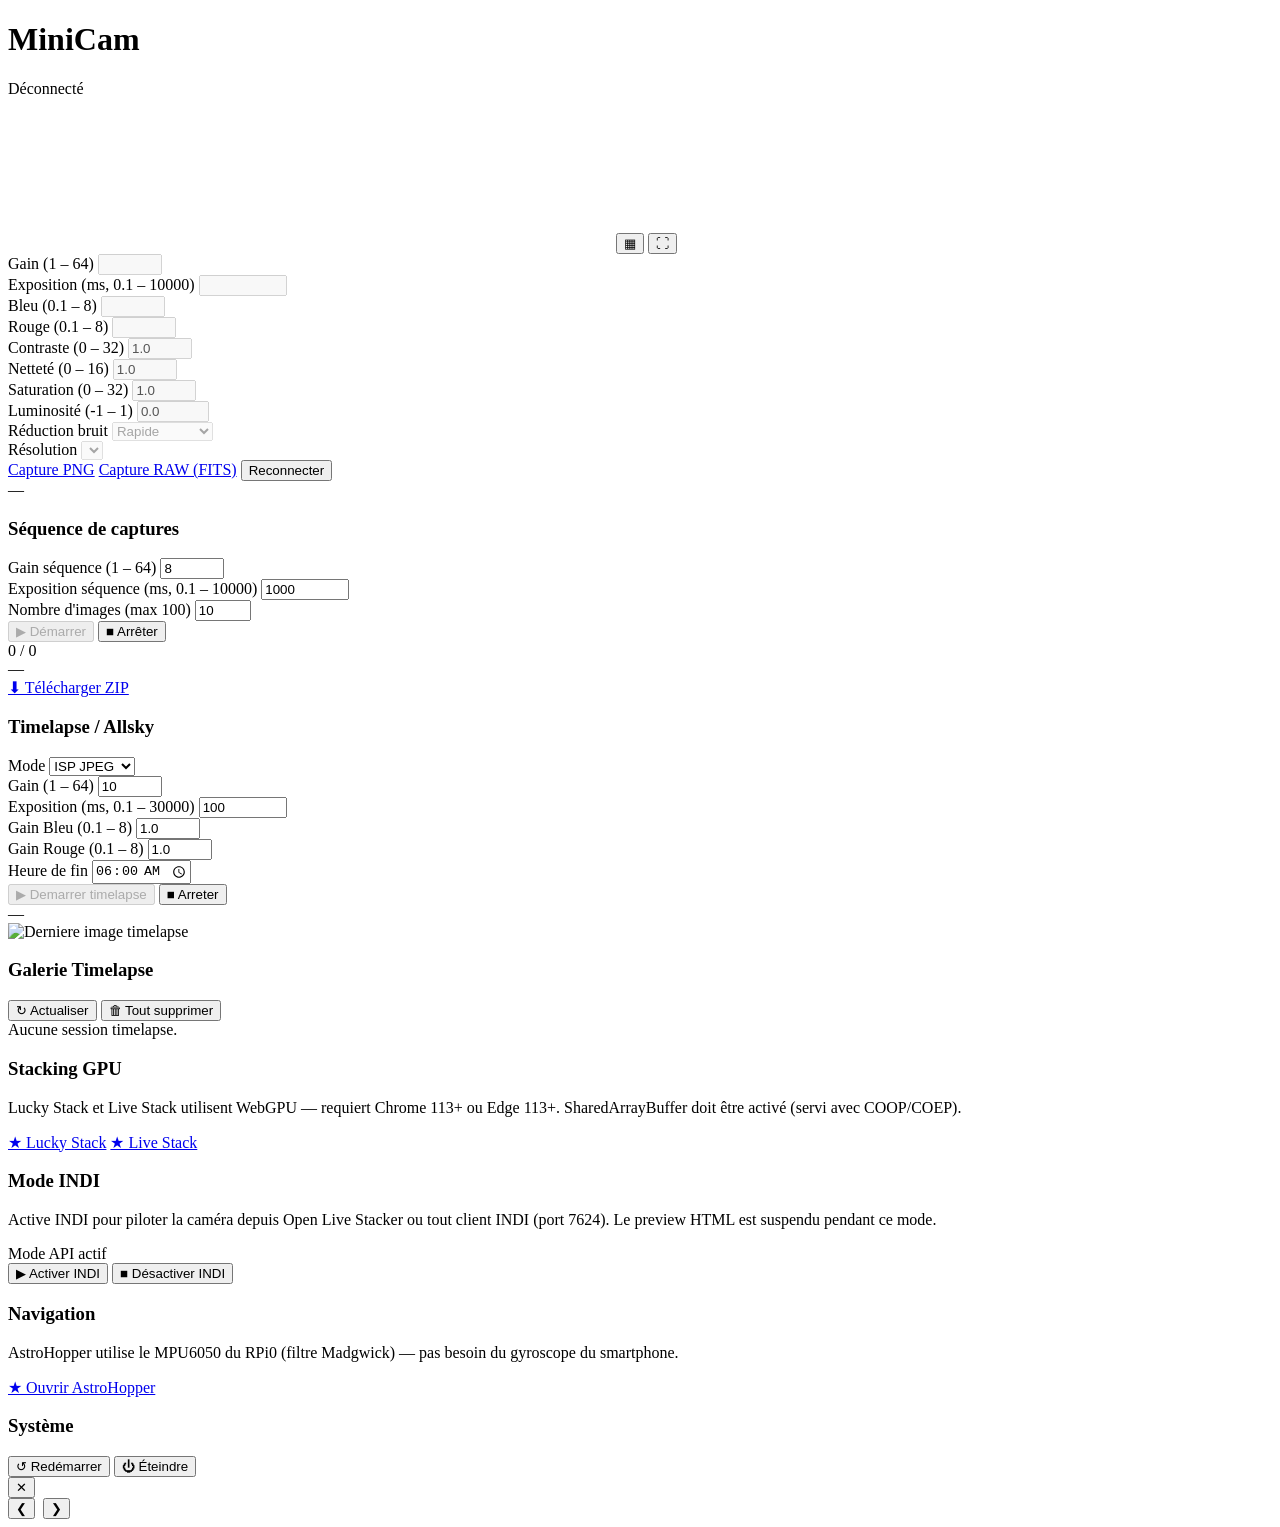
==== opt/minicam/web/index.html @ e1c20608 "Unify ISP controls: shared between preview and timelapse Contrast, sharpness, saturation, brightness" ====
<!DOCTYPE html>
<html lang="fr">
<head>
<meta charset="UTF-8">
<meta name="viewport" content="width=device-width, initial-scale=1.0">
<title>MiniCam</title>
<link rel="stylesheet" href="/static/style.css">
</head>
<body>
<header>
  <h1>MiniCam</h1>
  <span id="ws-status" class="badge disconnected">Déconnecté</span>
</header>

<main>
  <section class="preview-box" id="preview-box">
    <canvas id="preview-canvas"></canvas>
    <canvas id="hist-canvas" class="hist-overlay hidden"></canvas>
    <button id="btn-histogram" class="overlay-btn" title="Histogramme">▦</button>
    <button id="btn-fullscreen" class="overlay-btn fullscreen-btn" title="Plein écran">⛶</button>
  </section>

  <section class="controls">
    <div class="control-row control-row--inline">
      <label for="gain-input">Gain <span class="input-hint">(1 – 64)</span></label>
      <input type="number" id="gain-input" class="value-input" min="1" max="64" step="0.5" disabled>
    </div>

    <div class="control-row control-row--inline">
      <label for="expo-input">Exposition <span class="input-hint">(ms, 0.1 – 10000)</span></label>
      <input type="number" id="expo-input" class="value-input" min="0.1" max="10000" step="0.1" disabled>
    </div>

    <div class="control-row control-row--inline">
      <label for="wb-red-input">Bleu <span class="input-hint">(0.1 – 8)</span></label>
      <input type="number" id="wb-red-input" class="value-input" min="0.1" max="8" step="0.05" disabled>
    </div>

    <div class="control-row control-row--inline">
      <label for="wb-blue-input">Rouge <span class="input-hint">(0.1 – 8)</span></label>
      <input type="number" id="wb-blue-input" class="value-input" min="0.1" max="8" step="0.05" disabled>
    </div>

    <div class="control-row control-row--inline">
      <label for="contrast-input">Contraste <span class="input-hint">(0 – 32)</span></label>
      <input type="number" id="contrast-input" class="value-input" min="0" max="32" step="0.1" value="1.0" disabled>
    </div>

    <div class="control-row control-row--inline">
      <label for="sharpness-input">Netteté <span class="input-hint">(0 – 16)</span></label>
      <input type="number" id="sharpness-input" class="value-input" min="0" max="16" step="0.1" value="1.0" disabled>
    </div>

    <div class="control-row control-row--inline">
      <label for="saturation-input">Saturation <span class="input-hint">(0 – 32)</span></label>
      <input type="number" id="saturation-input" class="value-input" min="0" max="32" step="0.1" value="1.0" disabled>
    </div>

    <div class="control-row control-row--inline">
      <label for="brightness-input">Luminosité <span class="input-hint">(-1 – 1)</span></label>
      <input type="number" id="brightness-input" class="value-input" min="-1" max="1" step="0.05" value="0.0" disabled>
    </div>

    <div class="control-row control-row--inline">
      <label for="nr-input">Réduction bruit</label>
      <select id="nr-input" disabled>
        <option value="0">Désactivé</option>
        <option value="1" selected>Rapide</option>
        <option value="2">Haute qualité</option>
        <option value="3">Minimal</option>
      </select>
    </div>

    <div class="control-row control-row--inline">
      <label for="res-select">Résolution</label>
      <select id="res-select" disabled></select>
    </div>

    <div class="button-row">
      <a class="btn" href="/capture.png" download>Capture PNG</a>
      <a class="btn btn-raw" href="/capture.fits" download>Capture RAW (FITS)</a>
      <button id="btn-reconnect">Reconnecter</button>
    </div>

    <div id="status-bar">—</div>
  </section>

  <section class="scheduler">
    <h3 class="section-title">Séquence de captures</h3>

    <div class="control-row control-row--inline">
      <label for="seq-gain">Gain séquence <span class="input-hint">(1 – 64)</span></label>
      <input type="number" id="seq-gain" class="value-input" min="1" max="64" step="0.5" value="8">
    </div>

    <div class="control-row control-row--inline">
      <label for="seq-expo">Exposition séquence <span class="input-hint">(ms, 0.1 – 10000)</span></label>
      <input type="number" id="seq-expo" class="value-input" min="0.1" max="10000" step="0.1" value="1000">
    </div>

    <div class="control-row control-row--inline">
      <label for="seq-count">Nombre d'images (max 100)</label>
      <input type="number" id="seq-count" min="1" max="100" value="10" class="number-input">
    </div>

    <div class="button-row">
      <button id="btn-seq-start" disabled>▶ Démarrer</button>
      <button id="btn-seq-stop" class="hidden">■ Arrêter</button>
    </div>

    <div class="progress-bar hidden" id="seq-progress-bar">
      <div class="progress-fill" id="seq-progress-fill"></div>
      <span class="progress-label" id="seq-progress-label">0 / 0</span>
    </div>

    <div id="seq-status" class="seq-status">—</div>

    <a id="seq-zip-link" class="btn btn-zip hidden" href="#" download>⬇ Télécharger ZIP</a>
  </section>

  <section class="timelapse-section">
    <h3 class="section-title">Timelapse / Allsky</h3>

    <div class="control-row control-row--inline">
      <label for="tl-mode">Mode</label>
      <select id="tl-mode">
        <option value="isp_jpeg">ISP JPEG</option>
        <option value="isp_png">ISP PNG</option>
        <option value="raw_fits">RAW FITS</option>
      </select>
    </div>

    <div class="control-row control-row--inline">
      <label for="tl-gain">Gain <span class="input-hint">(1 – 64)</span></label>
      <input type="number" id="tl-gain" class="value-input" min="1" max="64" step="0.5" value="10">
    </div>

    <div class="control-row control-row--inline">
      <label for="tl-expo">Exposition <span class="input-hint">(ms, 0.1 – 30000)</span></label>
      <input type="number" id="tl-expo" class="value-input" min="0.1" max="30000" step="0.1" value="100">
    </div>

    <div class="control-row control-row--inline">
      <label for="tl-wb-red">Gain Bleu <span class="input-hint">(0.1 – 8)</span></label>
      <input type="number" id="tl-wb-red" class="value-input" min="0.1" max="8" step="0.05" value="1.0">
    </div>
    <div class="control-row control-row--inline">
      <label for="tl-wb-blue">Gain Rouge <span class="input-hint">(0.1 – 8)</span></label>
      <input type="number" id="tl-wb-blue" class="value-input" min="0.1" max="8" step="0.05" value="1.0">
    </div>

    <div class="control-row control-row--inline">
      <label for="tl-end-time">Heure de fin</label>
      <input type="time" id="tl-end-time" class="value-input" value="06:00">
    </div>

    <div class="button-row">
      <button id="btn-tl-start" disabled>&#9654; Demarrer timelapse</button>
      <button id="btn-tl-stop" class="hidden btn-tl-stop">&#9632; Arreter</button>
    </div>

    <div id="tl-status" class="tl-status">—</div>

    <div id="tl-preview-box" class="tl-preview-box hidden">
      <img id="tl-preview-img" class="tl-preview-img" src="" alt="Derniere image timelapse">
    </div>
  </section>

  <section class="gallery-section">
    <div class="gallery-header">
      <h3 class="section-title">Galerie Timelapse</h3>
      <div class="gallery-actions">
        <button id="btn-gallery-refresh" class="btn-small">&#8635; Actualiser</button>
        <button id="btn-gallery-purge" class="btn-small btn-danger-sm">&#128465; Tout supprimer</button>
      </div>
    </div>
    <div id="gallery-disk" class="gallery-disk"></div>
    <div id="gallery-empty" class="gallery-empty hidden">Aucune session timelapse.</div>
    <div id="gallery-list" class="gallery-list"></div>
  </section>

  <section class="astrohopper-section">
    <h3 class="section-title">Stacking GPU</h3>
    <p class="indi-info">Lucky Stack et Live Stack utilisent WebGPU — requiert Chrome 113+ ou Edge 113+. SharedArrayBuffer doit être activé (servi avec COOP/COEP).</p>
    <div class="button-row">
      <a class="btn btn-astro" href="/static/lucky_stack.html">&#9733; Lucky Stack</a>
      <a class="btn btn-astro" href="/static/live_stack.html">&#9733; Live Stack</a>
    </div>
  </section>

  <section class="indi-section">
    <h3 class="section-title">Mode INDI</h3>
    <p class="indi-info">Active INDI pour piloter la caméra depuis Open Live Stacker ou tout client INDI (port 7624). Le preview HTML est suspendu pendant ce mode.</p>
    <div id="indi-status" class="indi-status">Mode API actif</div>
    <div class="button-row">
      <button id="btn-indi-start">▶ Activer INDI</button>
      <button id="btn-indi-stop" class="hidden">■ Désactiver INDI</button>
    </div>
  </section>

  <section class="astrohopper-section">
    <h3 class="section-title">Navigation</h3>
    <p class="indi-info">AstroHopper utilise le MPU6050 du RPi0 (filtre Madgwick) — pas besoin du gyroscope du smartphone.</p>
    <div class="button-row">
      <a class="btn btn-astro" href="/astrohopper/astrohopper.html" target="_blank">&#9733; Ouvrir AstroHopper</a>
    </div>
  </section>

  <section class="sys-section">
    <h3 class="section-title">Système</h3>
    <div class="button-row">
      <button id="btn-reboot" class="btn-warning">↺ Redémarrer</button>
      <button id="btn-shutdown" class="btn-danger">⏻ Éteindre</button>
    </div>
    <div id="sys-status" class="sys-status"></div>
  </section>
</main>

<div id="viewer-overlay" class="viewer-overlay hidden">
  <div class="viewer-topbar">
    <span id="viewer-title" class="viewer-title"></span>
    <span id="viewer-counter" class="viewer-counter"></span>
    <button id="btn-viewer-close" class="viewer-close-btn">&#10005;</button>
  </div>
  <div class="viewer-imgwrap">
    <button id="btn-viewer-prev" class="viewer-nav viewer-nav-prev">&#10094;</button>
    <img id="viewer-img" class="viewer-img" src="" alt="">
    <button id="btn-viewer-next" class="viewer-nav viewer-nav-next">&#10095;</button>
  </div>
</div>

<script src="/static/app.js"></script>
</body>
</html>
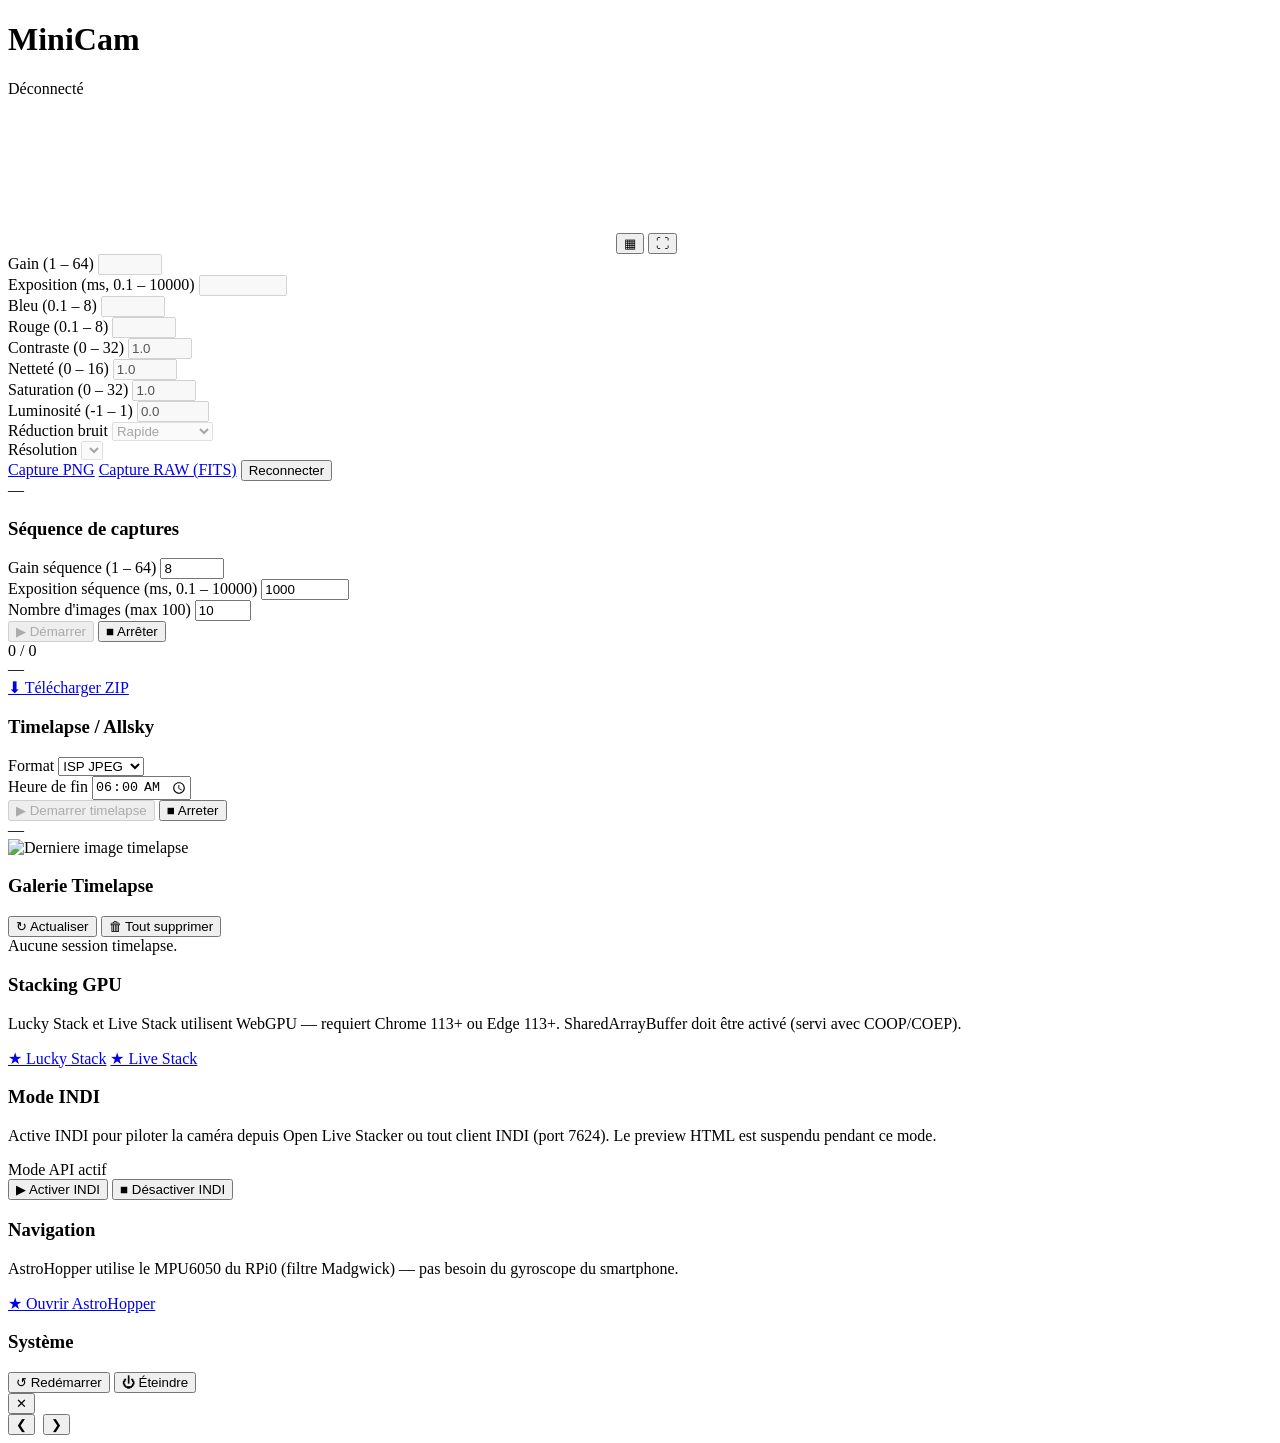
==== commit d1be3025: "Fully unify timelapse controls with preview Timelapse now uses the same gain, exposure, WB and ISP s" ====
--- a/opt/minicam/web/index.html
+++ b/opt/minicam/web/index.html
@@ -122,31 +122,12 @@
     <h3 class="section-title">Timelapse / Allsky</h3>
 
     <div class="control-row control-row--inline">
-      <label for="tl-mode">Mode</label>
+      <label for="tl-mode">Format</label>
       <select id="tl-mode">
         <option value="isp_jpeg">ISP JPEG</option>
         <option value="isp_png">ISP PNG</option>
         <option value="raw_fits">RAW FITS</option>
       </select>
-    </div>
-
-    <div class="control-row control-row--inline">
-      <label for="tl-gain">Gain <span class="input-hint">(1 – 64)</span></label>
-      <input type="number" id="tl-gain" class="value-input" min="1" max="64" step="0.5" value="10">
-    </div>
-
-    <div class="control-row control-row--inline">
-      <label for="tl-expo">Exposition <span class="input-hint">(ms, 0.1 – 30000)</span></label>
-      <input type="number" id="tl-expo" class="value-input" min="0.1" max="30000" step="0.1" value="100">
-    </div>
-
-    <div class="control-row control-row--inline">
-      <label for="tl-wb-red">Gain Bleu <span class="input-hint">(0.1 – 8)</span></label>
-      <input type="number" id="tl-wb-red" class="value-input" min="0.1" max="8" step="0.05" value="1.0">
-    </div>
-    <div class="control-row control-row--inline">
-      <label for="tl-wb-blue">Gain Rouge <span class="input-hint">(0.1 – 8)</span></label>
-      <input type="number" id="tl-wb-blue" class="value-input" min="0.1" max="8" step="0.05" value="1.0">
     </div>
 
     <div class="control-row control-row--inline">
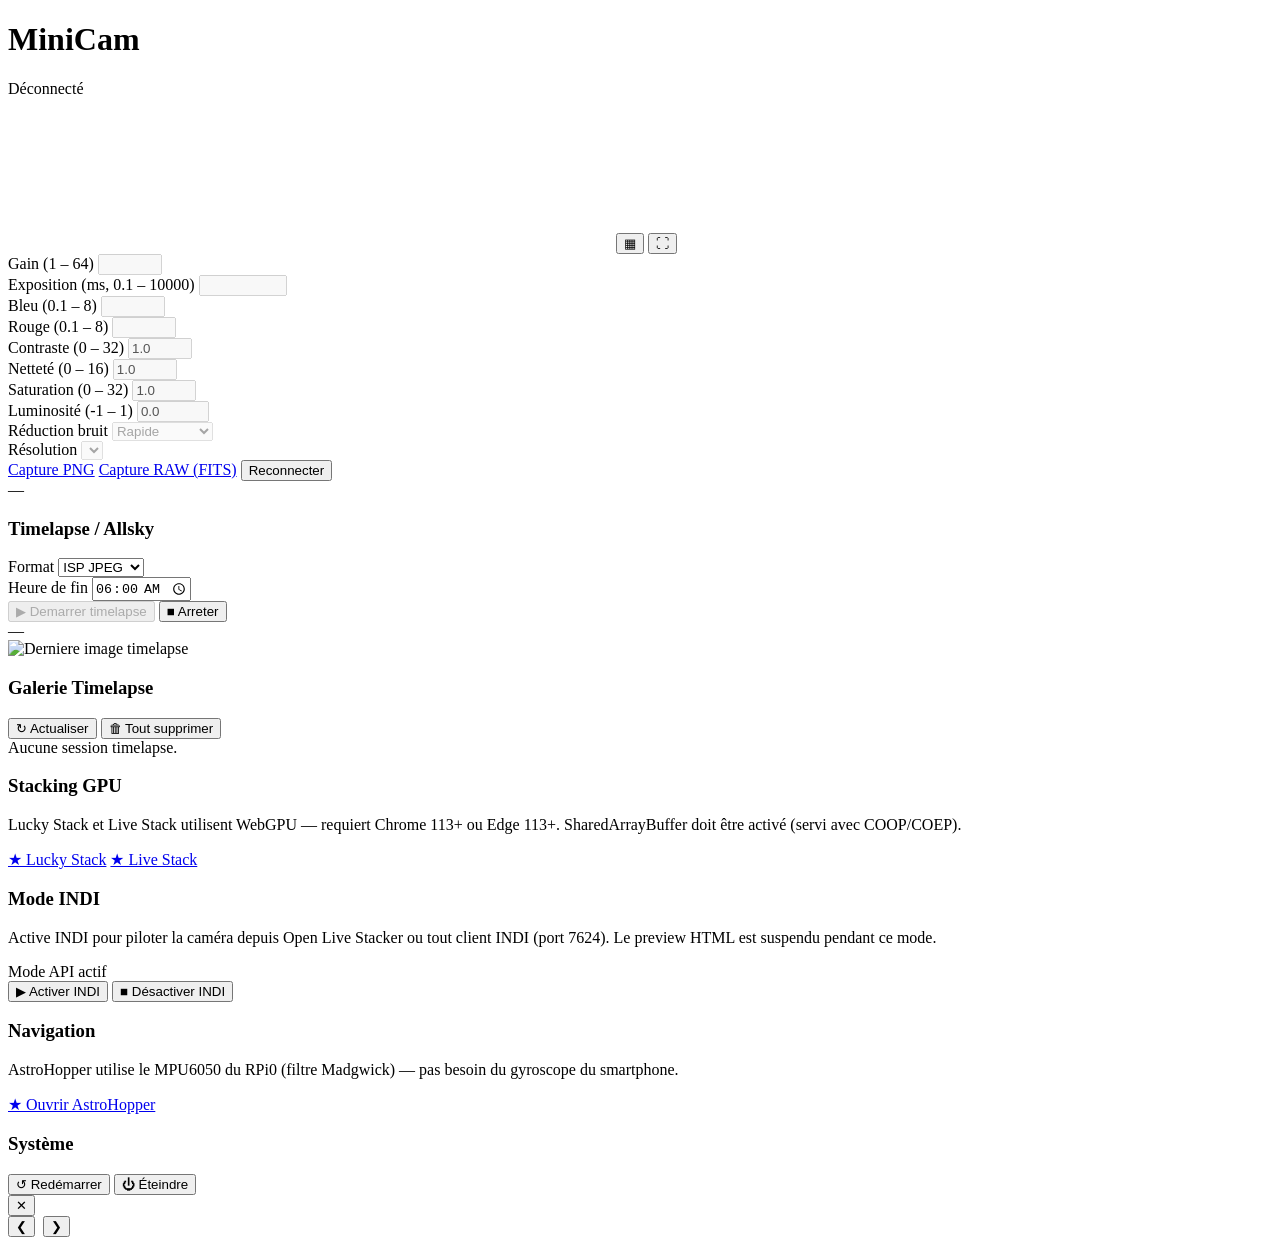
==== commit fef6b523: "Remove sequence capture feature No longer needed now that timelapse handles all multi-frame capture." ====
--- a/opt/minicam/web/index.html
+++ b/opt/minicam/web/index.html
@@ -85,38 +85,6 @@
     <div id="status-bar">—</div>
   </section>
 
-  <section class="scheduler">
-    <h3 class="section-title">Séquence de captures</h3>
-
-    <div class="control-row control-row--inline">
-      <label for="seq-gain">Gain séquence <span class="input-hint">(1 – 64)</span></label>
-      <input type="number" id="seq-gain" class="value-input" min="1" max="64" step="0.5" value="8">
-    </div>
-
-    <div class="control-row control-row--inline">
-      <label for="seq-expo">Exposition séquence <span class="input-hint">(ms, 0.1 – 10000)</span></label>
-      <input type="number" id="seq-expo" class="value-input" min="0.1" max="10000" step="0.1" value="1000">
-    </div>
-
-    <div class="control-row control-row--inline">
-      <label for="seq-count">Nombre d'images (max 100)</label>
-      <input type="number" id="seq-count" min="1" max="100" value="10" class="number-input">
-    </div>
-
-    <div class="button-row">
-      <button id="btn-seq-start" disabled>▶ Démarrer</button>
-      <button id="btn-seq-stop" class="hidden">■ Arrêter</button>
-    </div>
-
-    <div class="progress-bar hidden" id="seq-progress-bar">
-      <div class="progress-fill" id="seq-progress-fill"></div>
-      <span class="progress-label" id="seq-progress-label">0 / 0</span>
-    </div>
-
-    <div id="seq-status" class="seq-status">—</div>
-
-    <a id="seq-zip-link" class="btn btn-zip hidden" href="#" download>⬇ Télécharger ZIP</a>
-  </section>
 
   <section class="timelapse-section">
     <h3 class="section-title">Timelapse / Allsky</h3>
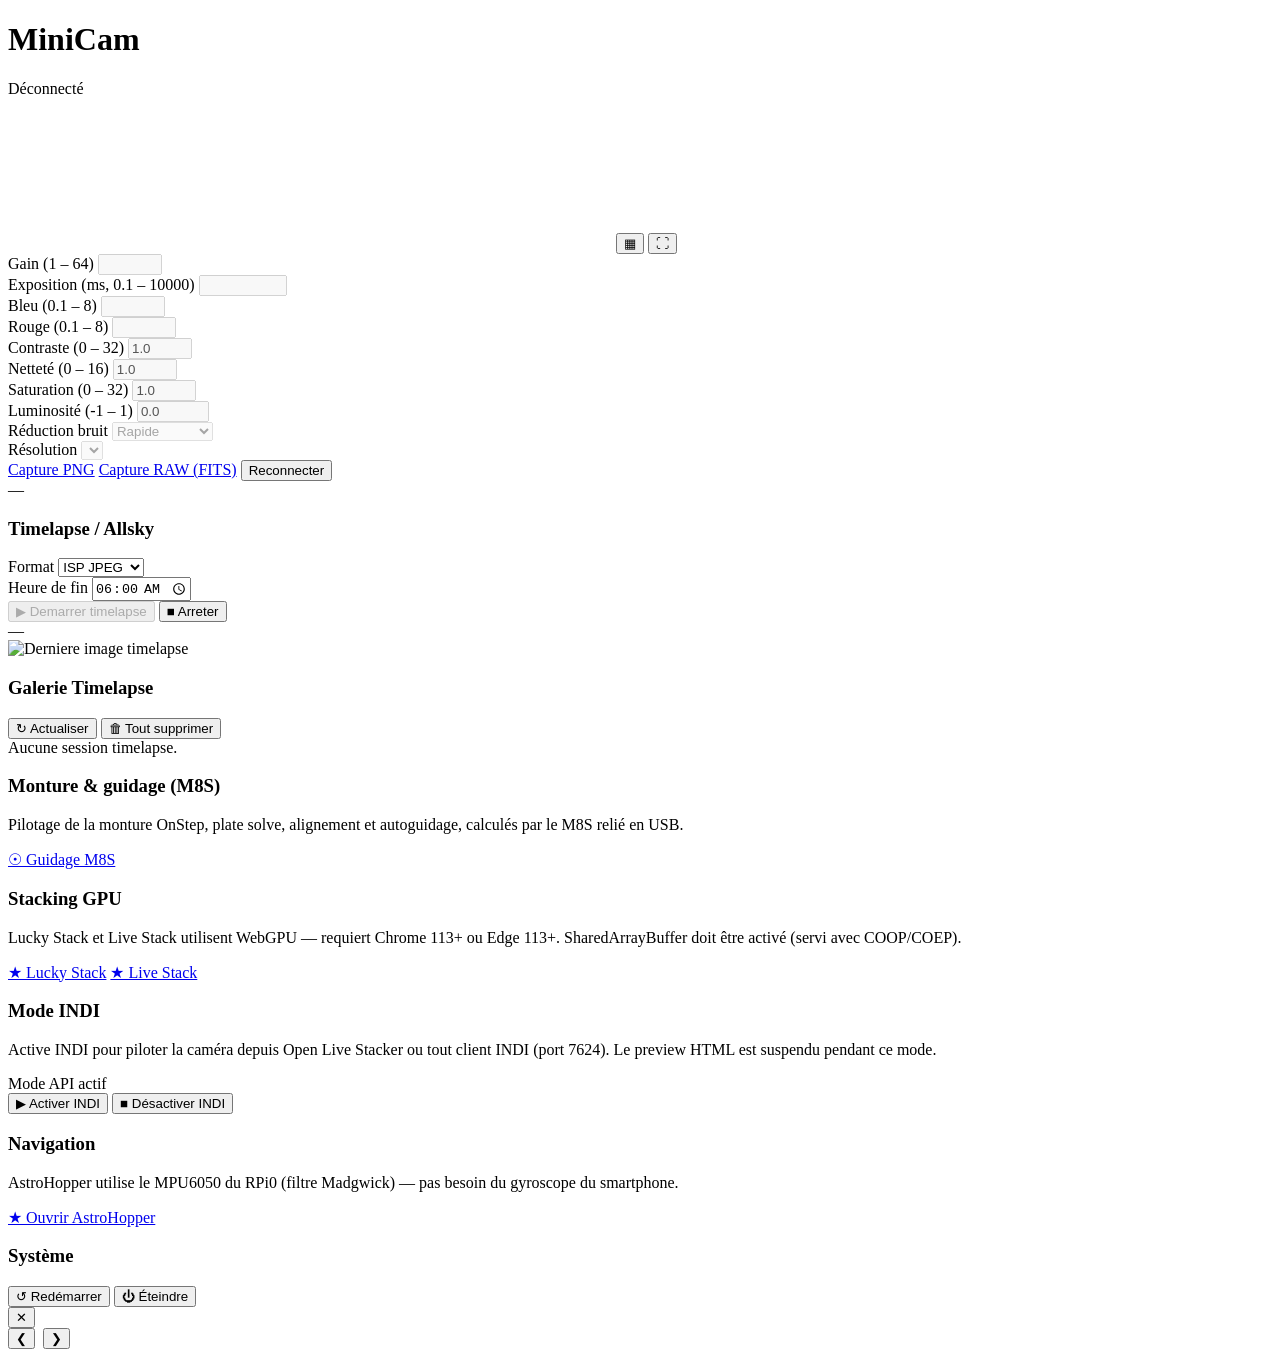
==== commit e2a160cc: "Add M8S autoguider support: raw guide frames, guidage page, USB relay Support for the M8S Pro L cont" ====
--- a/opt/minicam/web/index.html
+++ b/opt/minicam/web/index.html
@@ -129,6 +129,14 @@
   </section>
 
   <section class="astrohopper-section">
+    <h3 class="section-title">Monture &amp; guidage (M8S)</h3>
+    <p class="indi-info">Pilotage de la monture OnStep, plate solve, alignement et autoguidage, calculés par le M8S relié en USB.</p>
+    <div class="button-row">
+      <a class="btn btn-astro" href="/static/guidage.html">&#9737; Guidage M8S</a>
+    </div>
+  </section>
+
+  <section class="astrohopper-section">
     <h3 class="section-title">Stacking GPU</h3>
     <p class="indi-info">Lucky Stack et Live Stack utilisent WebGPU — requiert Chrome 113+ ou Edge 113+. SharedArrayBuffer doit être activé (servi avec COOP/COEP).</p>
     <div class="button-row">
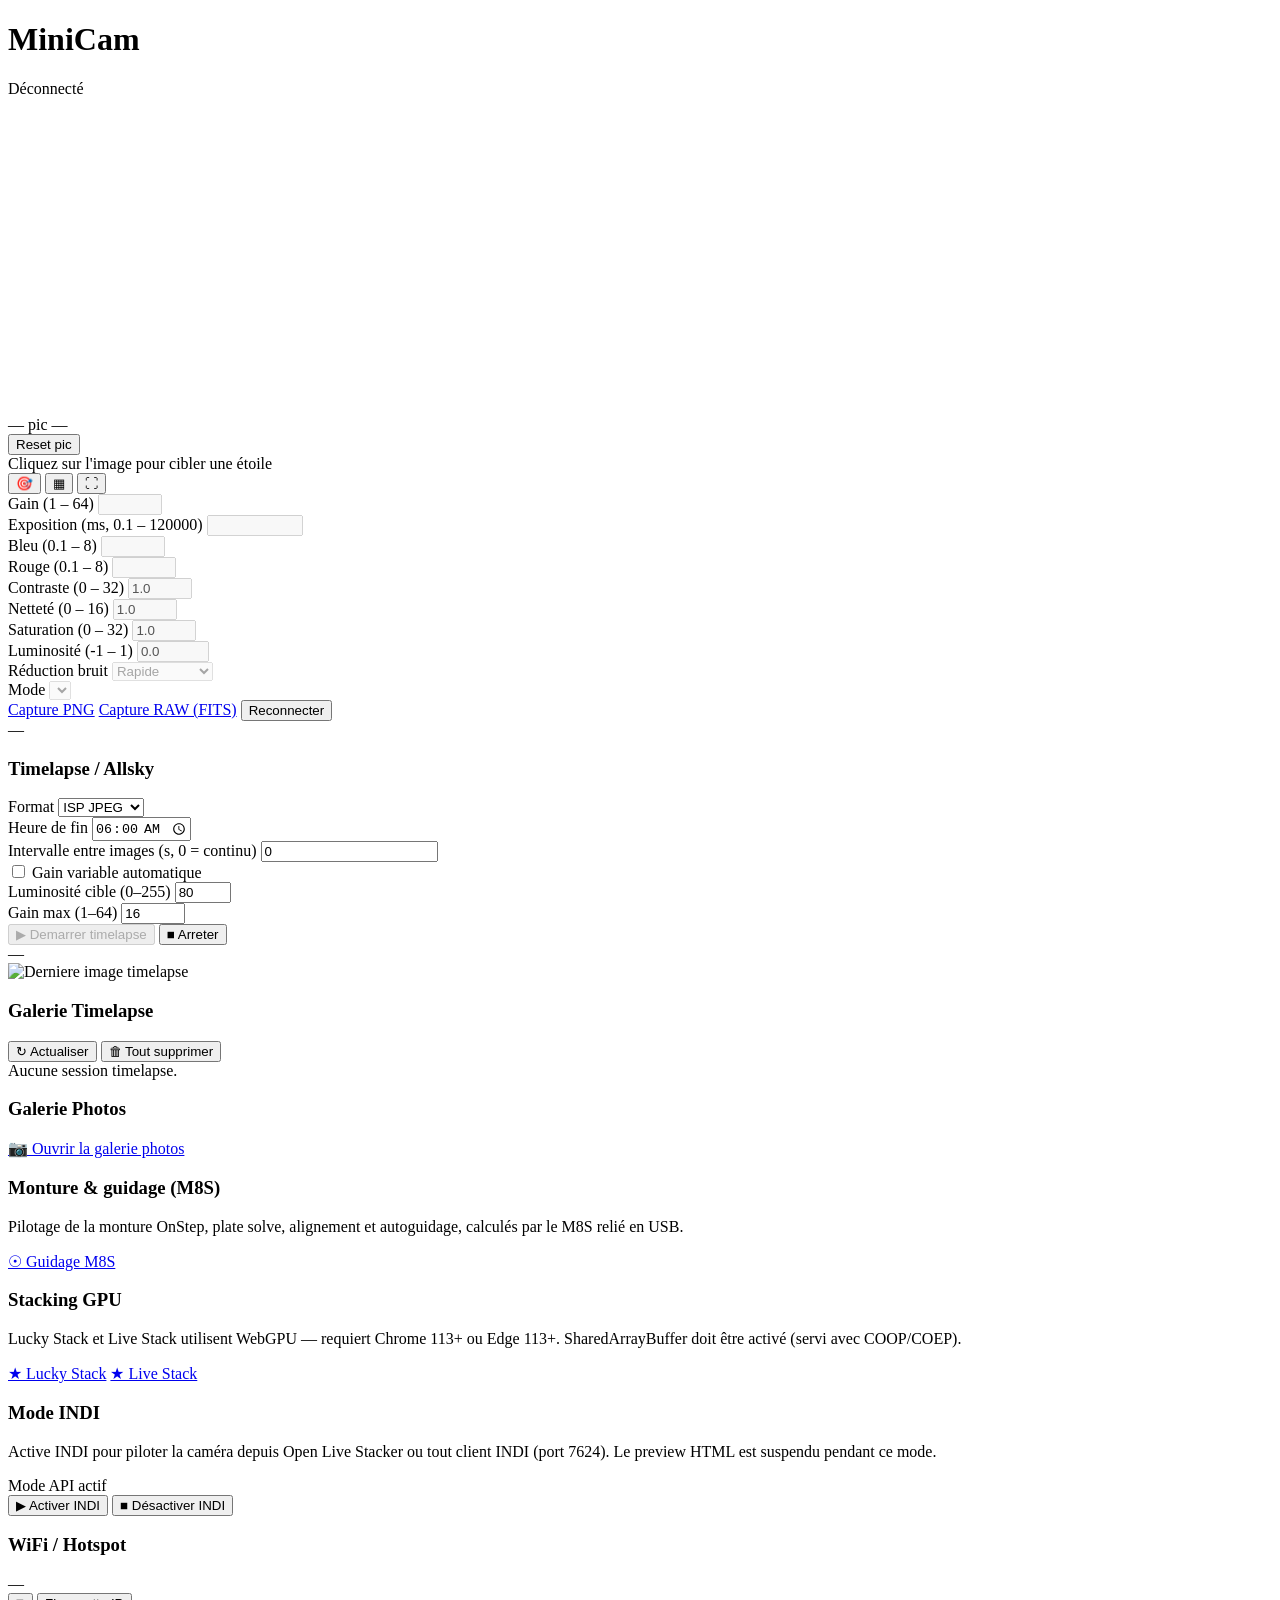
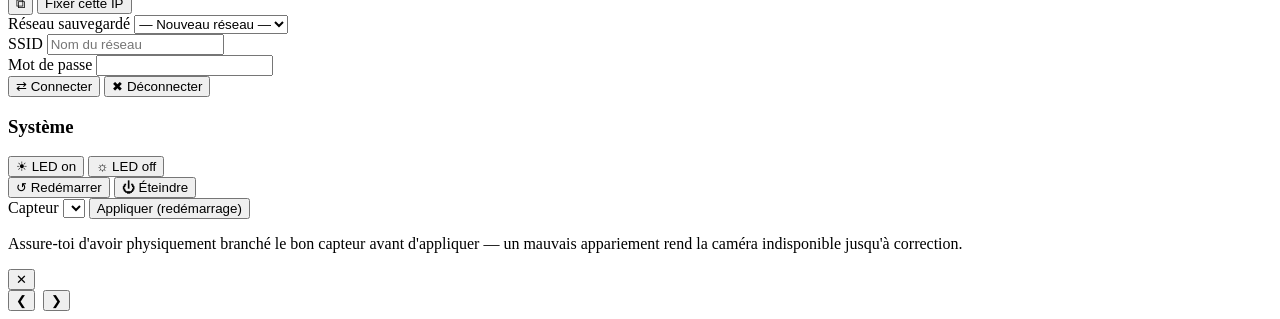
==== commit 0ac71931: "Sync repository with the program deployed on allsky (Pi Zero 2 W) Brings the repo in line with /opt/" ====
--- a/opt/minicam/web/index.html
+++ b/opt/minicam/web/index.html
@@ -13,22 +13,38 @@
 </header>
 
 <main>
+  <div id="camera-error-banner" class="camera-error-banner hidden"></div>
+
   <section class="preview-box" id="preview-box">
     <canvas id="preview-canvas"></canvas>
     <canvas id="hist-canvas" class="hist-overlay hidden"></canvas>
+    <canvas id="focus-reticle-canvas" class="hist-overlay hidden"></canvas>
+    <div id="focus-panel" class="focus-panel hidden">
+      <canvas id="focus-zoom-canvas" width="160" height="160"></canvas>
+      <div class="focus-readout">
+        <div class="focus-score-row">
+          <span id="focus-score" class="focus-score">—</span>
+          <span id="focus-peak" class="focus-peak">pic —</span>
+        </div>
+        <div class="focus-bar"><div id="focus-bar-fill" class="focus-bar-fill"></div></div>
+        <button id="btn-focus-reset" class="btn-small">Reset pic</button>
+      </div>
+      <div class="focus-hint">Cliquez sur l'image pour cibler une étoile</div>
+    </div>
+    <button id="btn-focus" class="overlay-btn" title="Aide à la mise au point">🎯</button>
     <button id="btn-histogram" class="overlay-btn" title="Histogramme">▦</button>
     <button id="btn-fullscreen" class="overlay-btn fullscreen-btn" title="Plein écran">⛶</button>
   </section>
 
   <section class="controls">
     <div class="control-row control-row--inline">
-      <label for="gain-input">Gain <span class="input-hint">(1 – 64)</span></label>
+      <label for="gain-input">Gain <span class="input-hint" id="gain-hint">(1 – 64)</span></label>
       <input type="number" id="gain-input" class="value-input" min="1" max="64" step="0.5" disabled>
     </div>
 
     <div class="control-row control-row--inline">
-      <label for="expo-input">Exposition <span class="input-hint">(ms, 0.1 – 10000)</span></label>
-      <input type="number" id="expo-input" class="value-input" min="0.1" max="10000" step="0.1" disabled>
+      <label for="expo-input">Exposition <span class="input-hint">(ms, 0.1 – 120000)</span></label>
+      <input type="number" id="expo-input" class="value-input" min="0.1" max="120000" step="0.1" disabled>
     </div>
 
     <div class="control-row control-row--inline">
@@ -72,7 +88,7 @@
     </div>
 
     <div class="control-row control-row--inline">
-      <label for="res-select">Résolution</label>
+      <label for="res-select">Mode</label>
       <select id="res-select" disabled></select>
     </div>
 
@@ -103,6 +119,28 @@
       <input type="time" id="tl-end-time" class="value-input" value="06:00">
     </div>
 
+    <div class="control-row control-row--inline">
+      <label for="tl-interval">Intervalle entre images <span class="input-hint">(s, 0 = continu)</span></label>
+      <input type="number" id="tl-interval" class="value-input" min="0" step="1" value="0">
+    </div>
+
+    <div class="control-row">
+      <label class="checkbox-label">
+        <input type="checkbox" id="tl-auto-gain">
+        Gain variable automatique
+      </label>
+    </div>
+    <div id="tl-auto-gain-opts" class="hidden">
+      <div class="control-row control-row--inline">
+        <label for="tl-ag-target">Luminosité cible <span class="input-hint">(0–255)</span></label>
+        <input type="number" id="tl-ag-target" class="value-input" min="10" max="200" step="5" value="80">
+      </div>
+      <div class="control-row control-row--inline">
+        <label for="tl-ag-max">Gain max <span class="input-hint">(1–64)</span></label>
+        <input type="number" id="tl-ag-max" class="value-input" min="1" max="64" step="0.5" value="16">
+      </div>
+    </div>
+
     <div class="button-row">
       <button id="btn-tl-start" disabled>&#9654; Demarrer timelapse</button>
       <button id="btn-tl-stop" class="hidden btn-tl-stop">&#9632; Arreter</button>
@@ -128,6 +166,13 @@
     <div id="gallery-list" class="gallery-list"></div>
   </section>
 
+  <section class="gallery-section">
+    <div class="gallery-header">
+      <h3 class="section-title">Galerie Photos</h3>
+    </div>
+    <a class="btn" href="/static/photos_gallery.html" target="_blank">&#128247; Ouvrir la galerie photos</a>
+  </section>
+
   <section class="astrohopper-section">
     <h3 class="section-title">Monture &amp; guidage (M8S)</h3>
     <p class="indi-info">Pilotage de la monture OnStep, plate solve, alignement et autoguidage, calculés par le M8S relié en USB.</p>
@@ -155,21 +200,61 @@
     </div>
   </section>
 
-  <section class="astrohopper-section">
-    <h3 class="section-title">Navigation</h3>
-    <p class="indi-info">AstroHopper utilise le MPU6050 du RPi0 (filtre Madgwick) — pas besoin du gyroscope du smartphone.</p>
-    <div class="button-row">
-      <a class="btn btn-astro" href="/astrohopper/astrohopper.html" target="_blank">&#9733; Ouvrir AstroHopper</a>
+  <section class="wifi-section">
+    <h3 class="section-title">WiFi / Hotspot</h3>
+    <div id="wifi-state" class="wifi-state">—</div>
+    <div id="wifi-ip-row" class="wifi-ip-row hidden">
+      <span id="wifi-ip-bar" class="wifi-ip-bar"></span>
+      <button id="btn-wifi-copy" class="btn-wifi-copy" title="Copier l'adresse">&#10697;</button>
+      <button id="btn-wifi-fixip" class="btn-wifi-fixip" title="Fixer cette IP (connexion toujours sur la même adresse)">Fixer cette IP</button>
+    </div>
+
+    <div class="control-row control-row--inline">
+      <label for="wifi-profile-select">Réseau sauvegardé</label>
+      <select id="wifi-profile-select" class="value-input">
+        <option value="">— Nouveau réseau —</option>
+      </select>
+    </div>
+
+    <div id="wifi-new-fields">
+      <div class="control-row control-row--inline">
+        <label for="wifi-ssid">SSID</label>
+        <input type="text" id="wifi-ssid" class="value-input" placeholder="Nom du réseau"
+               autocomplete="off" autocorrect="off" spellcheck="false">
+      </div>
+
+      <div class="control-row control-row--inline">
+        <label for="wifi-pass">Mot de passe</label>
+        <input type="password" id="wifi-pass" class="value-input" placeholder="">
+      </div>
+    </div>
+
+    <div class="button-row">
+      <button id="btn-wifi-connect">&#8644; Connecter</button>
+      <button id="btn-wifi-disconnect">&#10006; Déconnecter</button>
     </div>
   </section>
 
   <section class="sys-section">
     <h3 class="section-title">Système</h3>
     <div class="button-row">
+      <button id="btn-led-on">&#9728; LED on</button>
+      <button id="btn-led-off">&#9788; LED off</button>
+    </div>
+    <div id="led-status" class="sys-status"></div>
+    <div class="button-row">
       <button id="btn-reboot" class="btn-warning">↺ Redémarrer</button>
       <button id="btn-shutdown" class="btn-danger">⏻ Éteindre</button>
     </div>
     <div id="sys-status" class="sys-status"></div>
+
+    <div class="control-row control-row--inline">
+      <label for="sensor-select">Capteur</label>
+      <select id="sensor-select"></select>
+      <button id="btn-sensor-apply" class="btn-warning">Appliquer (redémarrage)</button>
+    </div>
+    <p class="indi-info">Assure-toi d'avoir physiquement branché le bon capteur avant d'appliquer — un mauvais appariement rend la caméra indisponible jusqu'à correction.</p>
+    <div id="sensor-status" class="sys-status"></div>
   </section>
 </main>
 
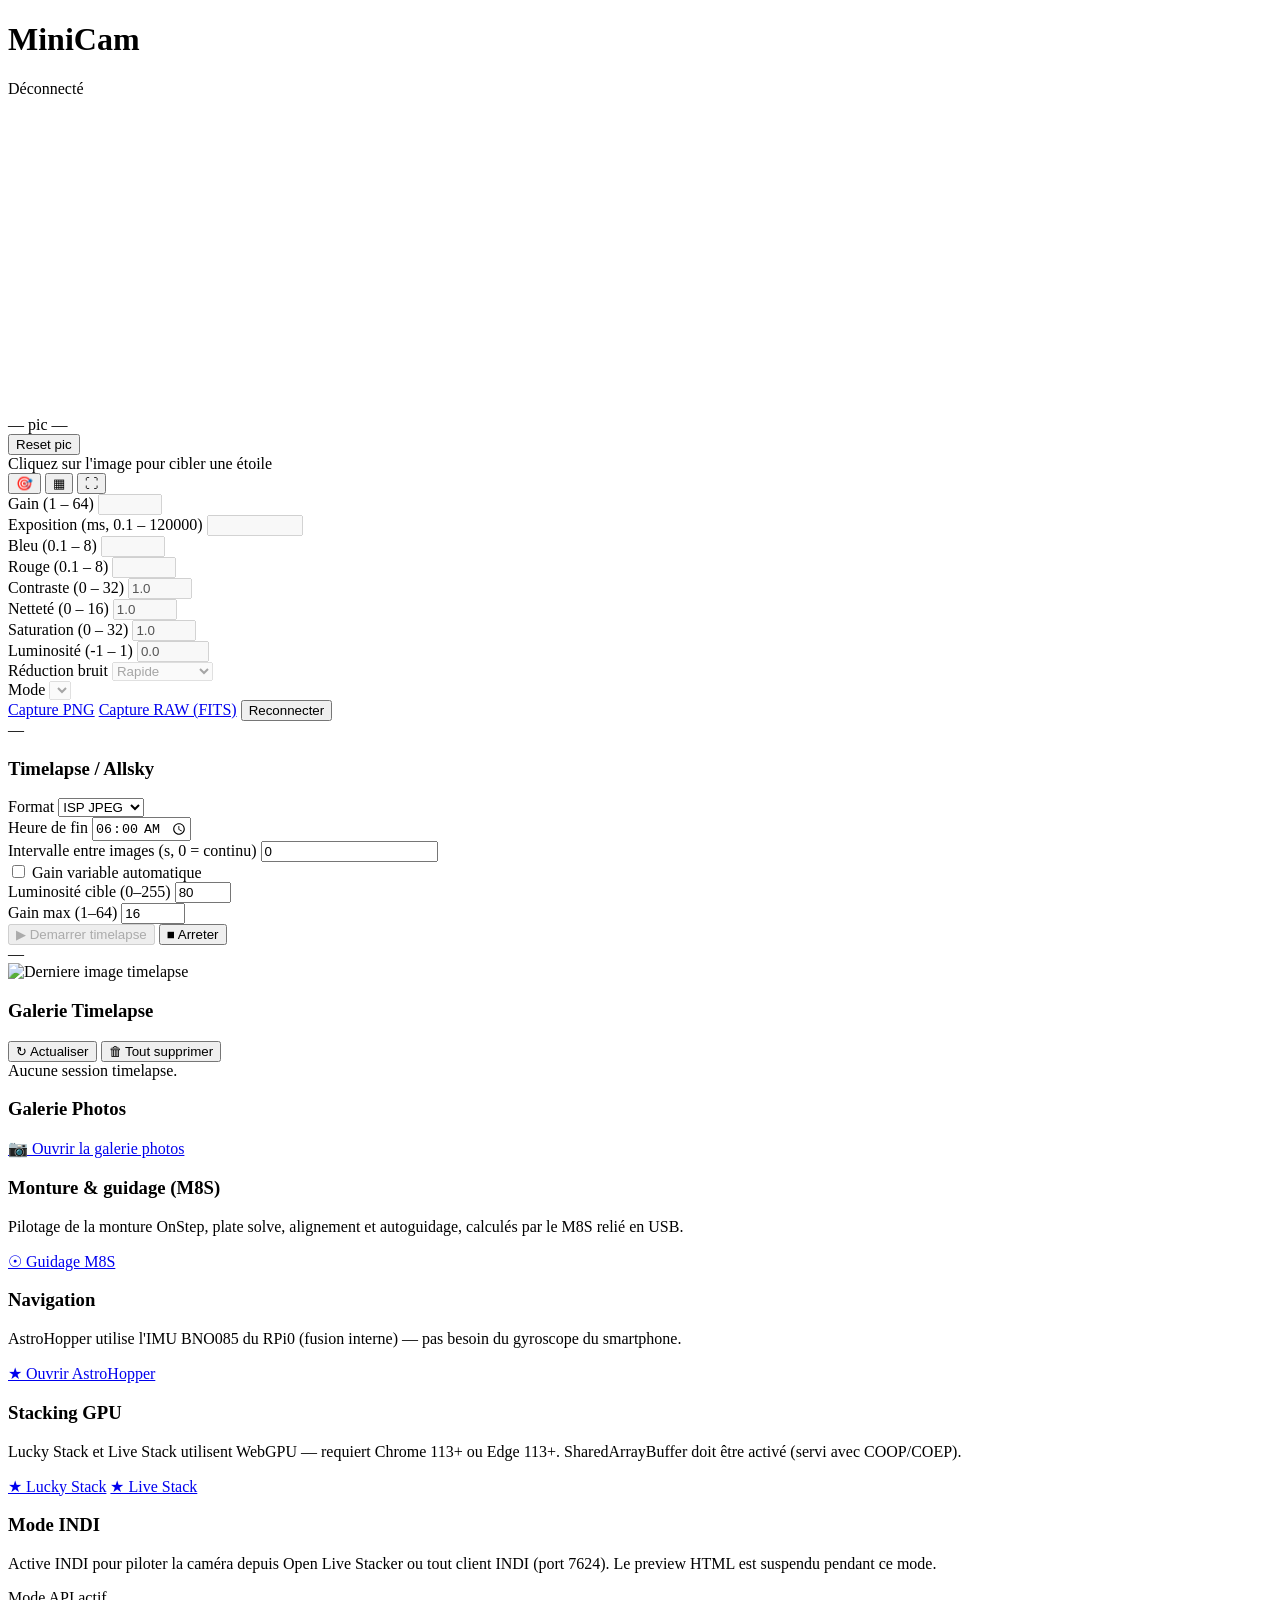
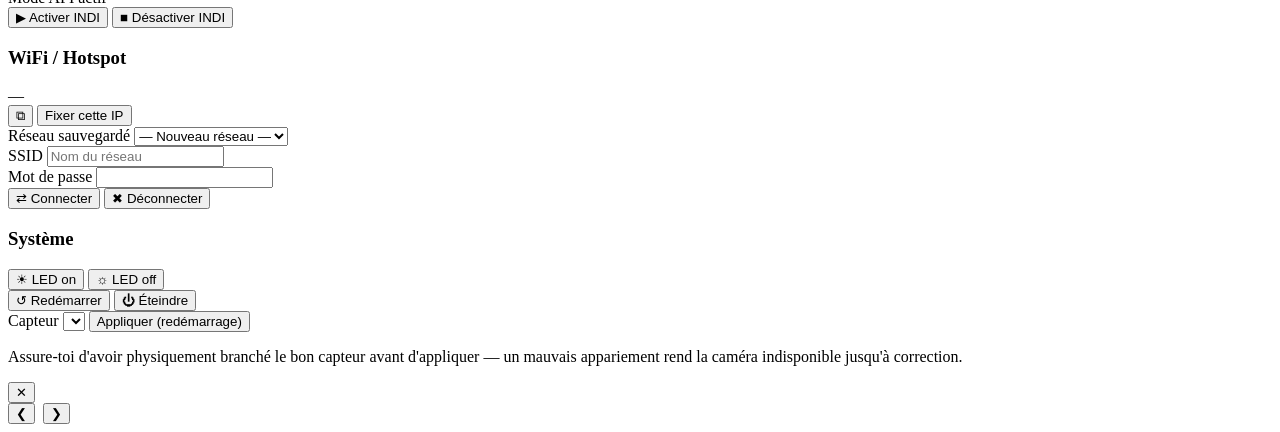
==== commit 82591318: "Add back the BNO085 IMU and AstroHopper navigation Minicam-specific layer on top of Multicam, taken " ====
--- a/opt/minicam/web/index.html
+++ b/opt/minicam/web/index.html
@@ -182,6 +182,14 @@
   </section>
 
   <section class="astrohopper-section">
+    <h3 class="section-title">Navigation</h3>
+    <p class="indi-info">AstroHopper utilise l'IMU BNO085 du RPi0 (fusion interne) — pas besoin du gyroscope du smartphone.</p>
+    <div class="button-row">
+      <a class="btn btn-astro" href="/astrohopper/astrohopper.html" target="_blank">&#9733; Ouvrir AstroHopper</a>
+    </div>
+  </section>
+
+  <section class="astrohopper-section">
     <h3 class="section-title">Stacking GPU</h3>
     <p class="indi-info">Lucky Stack et Live Stack utilisent WebGPU — requiert Chrome 113+ ou Edge 113+. SharedArrayBuffer doit être activé (servi avec COOP/COEP).</p>
     <div class="button-row">
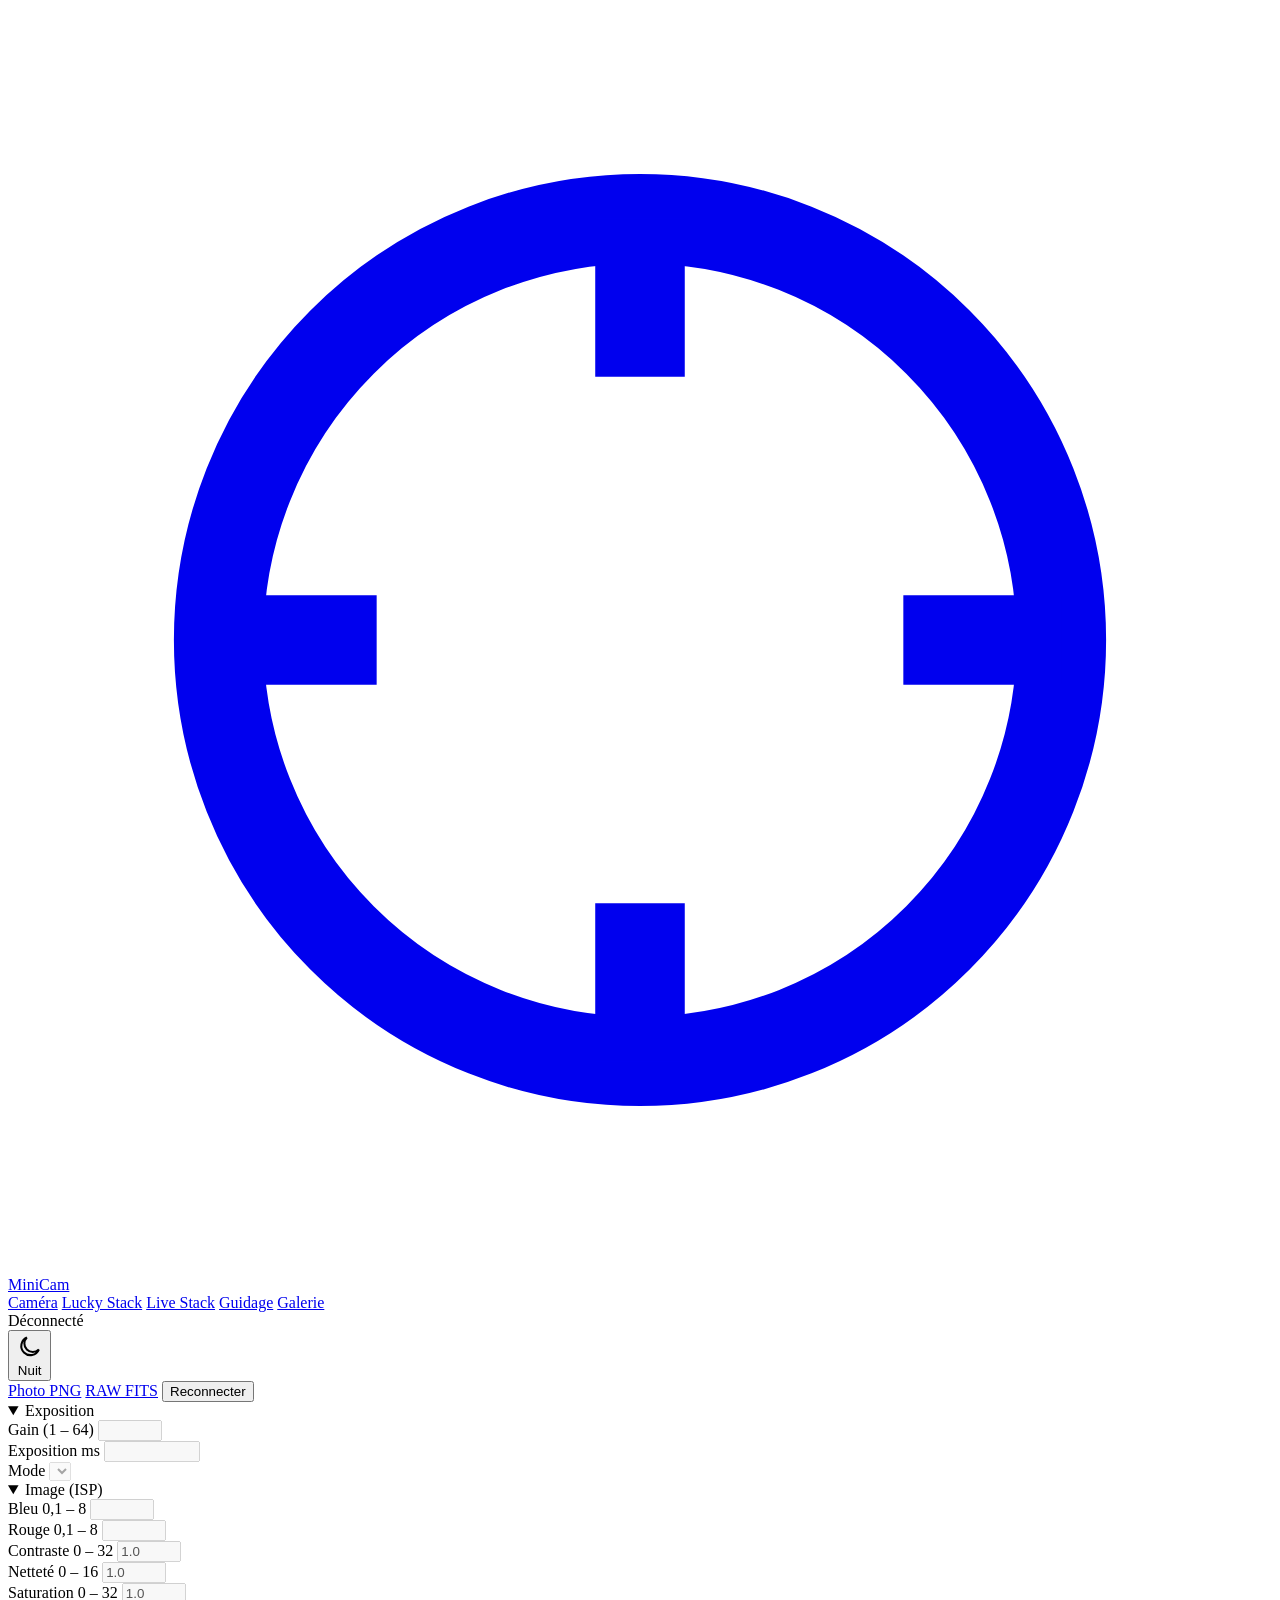
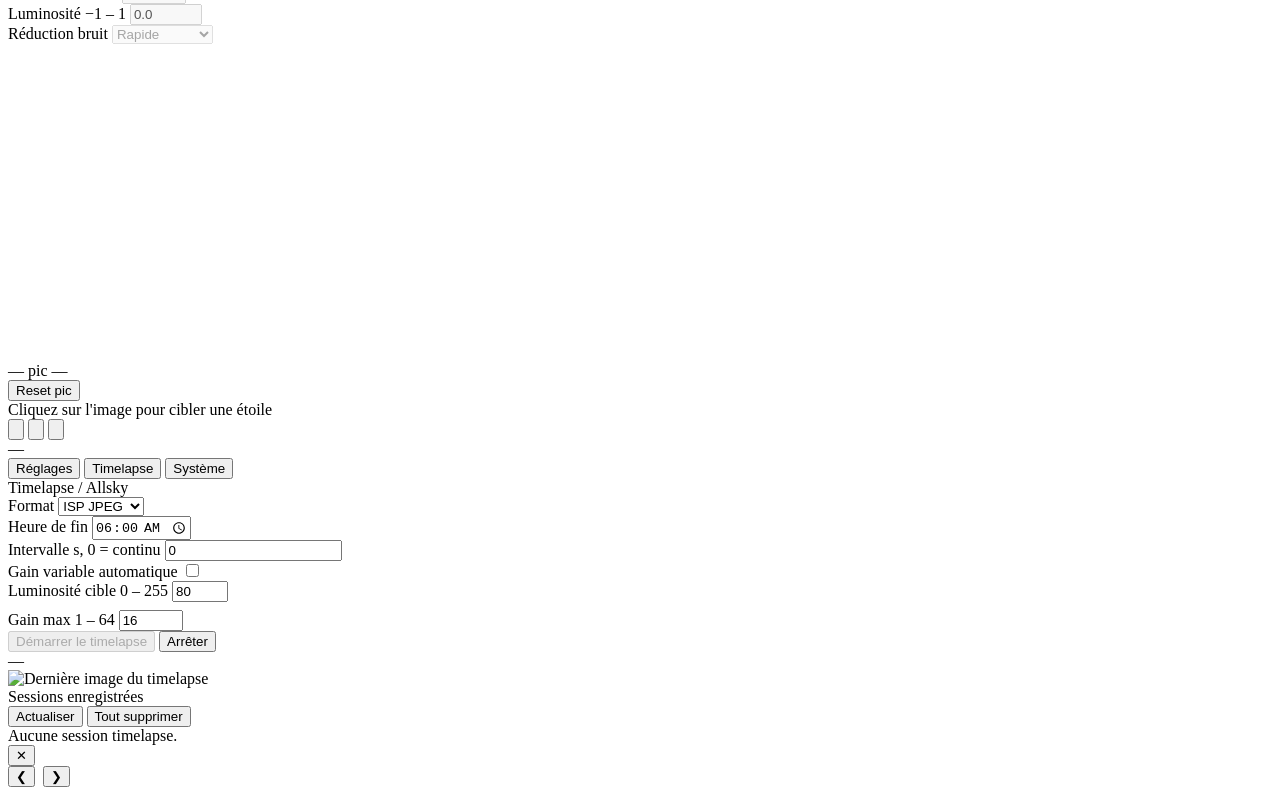
==== commit f7e50183: "Web UI: shared desktop/mobile layout and night mode for all pages Every page was a single 800 px col" ====
--- a/opt/minicam/web/index.html
+++ b/opt/minicam/web/index.html
@@ -2,283 +2,290 @@
 <html lang="fr">
 <head>
 <meta charset="UTF-8">
-<meta name="viewport" content="width=device-width, initial-scale=1.0">
+<meta name="viewport" content="width=device-width, initial-scale=1.0, viewport-fit=cover">
 <title>MiniCam</title>
-<link rel="stylesheet" href="/static/style.css">
+<script>
+try { if (localStorage.getItem('minicam.theme') === 'night') document.documentElement.dataset.theme = 'night'; } catch {}
+</script>
+<link rel="stylesheet" href="/static/ui.css">
 </head>
-<body>
-<header>
-  <h1>MiniCam</h1>
+<body class="app" data-tab="timelapse">
+<svg width="0" height="0" style="position:absolute" aria-hidden="true">
+  <filter id="night-red" color-interpolation-filters="sRGB">
+    <feColorMatrix type="matrix" values="0.30 0.59 0.11 0 0  0 0 0 0 0  0 0 0 0 0  0 0 0 1 0"/>
+  </filter>
+</svg>
+<header class="topbar">
+  <a class="brand" href="/">
+    <svg class="icon" viewBox="0 0 24 24" fill="none" stroke="currentColor" stroke-width="1.7" aria-hidden="true"><circle cx="12" cy="12" r="8"/><path d="M4 12h3M17 12h3M12 4v3M12 17v3"/></svg>
+    MiniCam
+  </a>
+  <nav class="pages" aria-label="Pages">
+    <a href="/" aria-current="page">Caméra</a>
+    <a href="/static/lucky_stack.html">Lucky Stack</a>
+    <a href="/static/live_stack.html">Live Stack</a>
+    <a href="/static/guidage.html">Guidage</a>
+    <a href="/static/photos_gallery.html">Galerie</a>
+  </nav>
   <span id="ws-status" class="badge disconnected">Déconnecté</span>
+  <div class="spacer"></div>
+  <button id="btn-theme" class="btn-ghost" aria-pressed="false" title="Mode nuit : tout en rouge sombre, pour garder la vision nocturne">
+    <svg class="icon" viewBox="0 0 24 24" fill="none" stroke="currentColor" stroke-width="1.8" aria-hidden="true"><path d="M20 14.5A8 8 0 1 1 9.5 4a6.5 6.5 0 0 0 10.5 10.5z"/></svg>
+    <span>Nuit</span>
+  </button>
+  <div class="actions">
+    <a class="btn btn-primary" href="/capture.png" download title="Image ISP, enregistrée dans la galerie photos">Photo PNG</a>
+    <a class="btn" href="/capture.fits" download title="Image RAW du capteur, enregistrée dans la galerie photos">RAW FITS</a>
+    <button id="btn-reconnect">Reconnecter</button>
+  </div>
 </header>
 
-<main>
-  <div id="camera-error-banner" class="camera-error-banner hidden"></div>
-
-  <section class="preview-box" id="preview-box">
-    <canvas id="preview-canvas"></canvas>
-    <canvas id="hist-canvas" class="hist-overlay hidden"></canvas>
-    <canvas id="focus-reticle-canvas" class="hist-overlay hidden"></canvas>
-    <div id="focus-panel" class="focus-panel hidden">
-      <canvas id="focus-zoom-canvas" width="160" height="160"></canvas>
-      <div class="focus-readout">
-        <div class="focus-score-row">
-          <span id="focus-score" class="focus-score">—</span>
-          <span id="focus-peak" class="focus-peak">pic —</span>
-        </div>
-        <div class="focus-bar"><div id="focus-bar-fill" class="focus-bar-fill"></div></div>
-        <button id="btn-focus-reset" class="btn-small">Reset pic</button>
-      </div>
-      <div class="focus-hint">Cliquez sur l'image pour cibler une étoile</div>
-    </div>
-    <button id="btn-focus" class="overlay-btn" title="Aide à la mise au point">🎯</button>
-    <button id="btn-histogram" class="overlay-btn" title="Histogramme">▦</button>
-    <button id="btn-fullscreen" class="overlay-btn fullscreen-btn" title="Plein écran">⛶</button>
+<div class="workspace">
+
+  <!-- ── Réglages caméra ─────────────────────────────────────────────── -->
+  <aside class="panel panel-left" aria-label="Réglages caméra">
+    <details class="section" open>
+      <summary>Exposition</summary>
+      <div class="section-body">
+        <div class="field">
+          <label for="gain-input">Gain <span class="hint" id="gain-hint">(1 – 64)</span></label>
+          <input type="number" id="gain-input" class="value-input" min="1" max="64" step="0.5" disabled>
+        </div>
+        <div class="field">
+          <label for="expo-input">Exposition <span class="hint">ms</span></label>
+          <input type="number" id="expo-input" class="value-input" min="0.1" max="120000" step="0.1" disabled>
+        </div>
+        <div class="field">
+          <label for="res-select">Mode</label>
+          <select id="res-select" disabled></select>
+        </div>
+      </div>
+    </details>
+
+    <details class="section" open>
+      <summary>Image (ISP)</summary>
+      <div class="section-body">
+        <div class="field">
+          <label for="wb-red-input">Bleu <span class="hint">0,1 – 8</span></label>
+          <input type="number" id="wb-red-input" class="value-input" min="0.1" max="8" step="0.05" disabled>
+        </div>
+        <div class="field">
+          <label for="wb-blue-input">Rouge <span class="hint">0,1 – 8</span></label>
+          <input type="number" id="wb-blue-input" class="value-input" min="0.1" max="8" step="0.05" disabled>
+        </div>
+        <div class="field">
+          <label for="contrast-input">Contraste <span class="hint">0 – 32</span></label>
+          <input type="number" id="contrast-input" class="value-input" min="0" max="32" step="0.1" value="1.0" disabled>
+        </div>
+        <div class="field">
+          <label for="sharpness-input">Netteté <span class="hint">0 – 16</span></label>
+          <input type="number" id="sharpness-input" class="value-input" min="0" max="16" step="0.1" value="1.0" disabled>
+        </div>
+        <div class="field">
+          <label for="saturation-input">Saturation <span class="hint">0 – 32</span></label>
+          <input type="number" id="saturation-input" class="value-input" min="0" max="32" step="0.1" value="1.0" disabled>
+        </div>
+        <div class="field">
+          <label for="brightness-input">Luminosité <span class="hint">−1 – 1</span></label>
+          <input type="number" id="brightness-input" class="value-input" min="-1" max="1" step="0.05" value="0.0" disabled>
+        </div>
+        <div class="field">
+          <label for="nr-input">Réduction bruit</label>
+          <select id="nr-input" disabled>
+            <option value="0">Désactivée</option>
+            <option value="1" selected>Rapide</option>
+            <option value="2">Haute qualité</option>
+            <option value="3">Minimale</option>
+          </select>
+        </div>
+      </div>
+    </details>
+  </aside>
+
+  <!-- ── Aperçu ──────────────────────────────────────────────────────── -->
+  <section class="view" aria-label="Aperçu caméra">
+    <div class="viewport fit-stage" id="preview-box">
+      <div class="stage" id="preview-stage">
+        <canvas id="preview-canvas"></canvas>
+        <canvas id="hist-canvas" class="hist-overlay hidden"></canvas>
+        <canvas id="focus-reticle-canvas" class="hist-overlay hidden"></canvas>
+      </div>
+      <div class="view-banner">
+        <div id="camera-error-banner" class="error-banner hidden"></div>
+      </div>
+      <div id="focus-panel" class="focus-panel hidden">
+        <canvas id="focus-zoom-canvas" width="160" height="160"></canvas>
+        <div class="focus-readout">
+          <div class="focus-score-row">
+            <span id="focus-score" class="focus-score">—</span>
+            <span id="focus-peak" class="focus-peak">pic —</span>
+          </div>
+          <div class="focus-bar"><div id="focus-bar-fill" class="focus-bar-fill"></div></div>
+          <button id="btn-focus-reset" class="btn-small">Reset pic</button>
+        </div>
+        <div class="focus-hint">Cliquez sur l'image pour cibler une étoile</div>
+      </div>
+      <div class="view-tools">
+        <button id="btn-focus" title="Aide à la mise au point" aria-label="Aide à la mise au point">
+          <svg class="icon" viewBox="0 0 24 24" fill="none" stroke="currentColor" stroke-width="1.8" aria-hidden="true"><circle cx="12" cy="12" r="7"/><circle cx="12" cy="12" r="2"/><path d="M12 2v3M12 19v3M2 12h3M19 12h3"/></svg>
+        </button>
+        <button id="btn-histogram" title="Histogramme" aria-label="Histogramme">
+          <svg class="icon" viewBox="0 0 24 24" fill="none" stroke="currentColor" stroke-width="1.8" aria-hidden="true"><path d="M4 20V10M9 20V5M14 20v-8M19 20v-4M3 20h18"/></svg>
+        </button>
+        <button id="btn-fullscreen" aria-label="Plein écran" title="Plein écran (ou double-clic sur l'image)">
+          <svg class="icon" viewBox="0 0 24 24" fill="none" stroke="currentColor" stroke-width="1.8" aria-hidden="true"><path d="M4 9V4h5M20 9V4h-5M4 15v5h5M20 15v5h-5"/></svg>
+        </button>
+      </div>
+    </div>
+    <div class="readout">
+      <div id="status-bar" class="status-line">—</div>
+    </div>
   </section>
 
-  <section class="controls">
-    <div class="control-row control-row--inline">
-      <label for="gain-input">Gain <span class="input-hint" id="gain-hint">(1 – 64)</span></label>
-      <input type="number" id="gain-input" class="value-input" min="1" max="64" step="0.5" disabled>
-    </div>
-
-    <div class="control-row control-row--inline">
-      <label for="expo-input">Exposition <span class="input-hint">(ms, 0.1 – 120000)</span></label>
-      <input type="number" id="expo-input" class="value-input" min="0.1" max="120000" step="0.1" disabled>
-    </div>
-
-    <div class="control-row control-row--inline">
-      <label for="wb-red-input">Bleu <span class="input-hint">(0.1 – 8)</span></label>
-      <input type="number" id="wb-red-input" class="value-input" min="0.1" max="8" step="0.05" disabled>
-    </div>
-
-    <div class="control-row control-row--inline">
-      <label for="wb-blue-input">Rouge <span class="input-hint">(0.1 – 8)</span></label>
-      <input type="number" id="wb-blue-input" class="value-input" min="0.1" max="8" step="0.05" disabled>
-    </div>
-
-    <div class="control-row control-row--inline">
-      <label for="contrast-input">Contraste <span class="input-hint">(0 – 32)</span></label>
-      <input type="number" id="contrast-input" class="value-input" min="0" max="32" step="0.1" value="1.0" disabled>
-    </div>
-
-    <div class="control-row control-row--inline">
-      <label for="sharpness-input">Netteté <span class="input-hint">(0 – 16)</span></label>
-      <input type="number" id="sharpness-input" class="value-input" min="0" max="16" step="0.1" value="1.0" disabled>
-    </div>
-
-    <div class="control-row control-row--inline">
-      <label for="saturation-input">Saturation <span class="input-hint">(0 – 32)</span></label>
-      <input type="number" id="saturation-input" class="value-input" min="0" max="32" step="0.1" value="1.0" disabled>
-    </div>
-
-    <div class="control-row control-row--inline">
-      <label for="brightness-input">Luminosité <span class="input-hint">(-1 – 1)</span></label>
-      <input type="number" id="brightness-input" class="value-input" min="-1" max="1" step="0.05" value="0.0" disabled>
-    </div>
-
-    <div class="control-row control-row--inline">
-      <label for="nr-input">Réduction bruit</label>
-      <select id="nr-input" disabled>
-        <option value="0">Désactivé</option>
-        <option value="1" selected>Rapide</option>
-        <option value="2">Haute qualité</option>
-        <option value="3">Minimal</option>
-      </select>
-    </div>
-
-    <div class="control-row control-row--inline">
-      <label for="res-select">Mode</label>
-      <select id="res-select" disabled></select>
-    </div>
-
-    <div class="button-row">
-      <a class="btn" href="/capture.png" download>Capture PNG</a>
-      <a class="btn btn-raw" href="/capture.fits" download>Capture RAW (FITS)</a>
-      <button id="btn-reconnect">Reconnecter</button>
-    </div>
-
-    <div id="status-bar">—</div>
-  </section>
-
-
-  <section class="timelapse-section">
-    <h3 class="section-title">Timelapse / Allsky</h3>
-
-    <div class="control-row control-row--inline">
-      <label for="tl-mode">Format</label>
-      <select id="tl-mode">
-        <option value="isp_jpeg">ISP JPEG</option>
-        <option value="isp_png">ISP PNG</option>
-        <option value="raw_fits">RAW FITS</option>
-      </select>
-    </div>
-
-    <div class="control-row control-row--inline">
-      <label for="tl-end-time">Heure de fin</label>
-      <input type="time" id="tl-end-time" class="value-input" value="06:00">
-    </div>
-
-    <div class="control-row control-row--inline">
-      <label for="tl-interval">Intervalle entre images <span class="input-hint">(s, 0 = continu)</span></label>
-      <input type="number" id="tl-interval" class="value-input" min="0" step="1" value="0">
-    </div>
-
-    <div class="control-row">
-      <label class="checkbox-label">
-        <input type="checkbox" id="tl-auto-gain">
-        Gain variable automatique
-      </label>
-    </div>
-    <div id="tl-auto-gain-opts" class="hidden">
-      <div class="control-row control-row--inline">
-        <label for="tl-ag-target">Luminosité cible <span class="input-hint">(0–255)</span></label>
-        <input type="number" id="tl-ag-target" class="value-input" min="10" max="200" step="5" value="80">
-      </div>
-      <div class="control-row control-row--inline">
-        <label for="tl-ag-max">Gain max <span class="input-hint">(1–64)</span></label>
-        <input type="number" id="tl-ag-max" class="value-input" min="1" max="64" step="0.5" value="16">
-      </div>
-    </div>
-
-    <div class="button-row">
-      <button id="btn-tl-start" disabled>&#9654; Demarrer timelapse</button>
-      <button id="btn-tl-stop" class="hidden btn-tl-stop">&#9632; Arreter</button>
-    </div>
-
-    <div id="tl-status" class="tl-status">—</div>
-
-    <div id="tl-preview-box" class="tl-preview-box hidden">
-      <img id="tl-preview-img" class="tl-preview-img" src="" alt="Derniere image timelapse">
-    </div>
-  </section>
-
-  <section class="gallery-section">
-    <div class="gallery-header">
-      <h3 class="section-title">Galerie Timelapse</h3>
-      <div class="gallery-actions">
-        <button id="btn-gallery-refresh" class="btn-small">&#8635; Actualiser</button>
-        <button id="btn-gallery-purge" class="btn-small btn-danger-sm">&#128465; Tout supprimer</button>
-      </div>
-    </div>
-    <div id="gallery-disk" class="gallery-disk"></div>
-    <div id="gallery-empty" class="gallery-empty hidden">Aucune session timelapse.</div>
-    <div id="gallery-list" class="gallery-list"></div>
-  </section>
-
-  <section class="gallery-section">
-    <div class="gallery-header">
-      <h3 class="section-title">Galerie Photos</h3>
-    </div>
-    <a class="btn" href="/static/photos_gallery.html" target="_blank">&#128247; Ouvrir la galerie photos</a>
-  </section>
-
-  <section class="astrohopper-section">
-    <h3 class="section-title">Monture &amp; guidage (M8S)</h3>
-    <p class="indi-info">Pilotage de la monture OnStep, plate solve, alignement et autoguidage, calculés par le M8S relié en USB.</p>
-    <div class="button-row">
-      <a class="btn btn-astro" href="/static/guidage.html">&#9737; Guidage M8S</a>
-    </div>
-  </section>
-
-  <section class="astrohopper-section">
-    <h3 class="section-title">Navigation</h3>
-    <p class="indi-info">AstroHopper utilise l'IMU BNO085 du RPi0 (fusion interne) — pas besoin du gyroscope du smartphone.</p>
-    <div class="button-row">
-      <a class="btn btn-astro" href="/astrohopper/astrohopper.html" target="_blank">&#9733; Ouvrir AstroHopper</a>
-    </div>
-  </section>
-
-  <section class="astrohopper-section">
-    <h3 class="section-title">Stacking GPU</h3>
-    <p class="indi-info">Lucky Stack et Live Stack utilisent WebGPU — requiert Chrome 113+ ou Edge 113+. SharedArrayBuffer doit être activé (servi avec COOP/COEP).</p>
-    <div class="button-row">
-      <a class="btn btn-astro" href="/static/lucky_stack.html">&#9733; Lucky Stack</a>
-      <a class="btn btn-astro" href="/static/live_stack.html">&#9733; Live Stack</a>
-    </div>
-  </section>
-
-  <section class="indi-section">
-    <h3 class="section-title">Mode INDI</h3>
-    <p class="indi-info">Active INDI pour piloter la caméra depuis Open Live Stacker ou tout client INDI (port 7624). Le preview HTML est suspendu pendant ce mode.</p>
-    <div id="indi-status" class="indi-status">Mode API actif</div>
-    <div class="button-row">
-      <button id="btn-indi-start">▶ Activer INDI</button>
-      <button id="btn-indi-stop" class="hidden">■ Désactiver INDI</button>
-    </div>
-  </section>
-
-  <section class="wifi-section">
-    <h3 class="section-title">WiFi / Hotspot</h3>
-    <div id="wifi-state" class="wifi-state">—</div>
-    <div id="wifi-ip-row" class="wifi-ip-row hidden">
-      <span id="wifi-ip-bar" class="wifi-ip-bar"></span>
-      <button id="btn-wifi-copy" class="btn-wifi-copy" title="Copier l'adresse">&#10697;</button>
-      <button id="btn-wifi-fixip" class="btn-wifi-fixip" title="Fixer cette IP (connexion toujours sur la même adresse)">Fixer cette IP</button>
-    </div>
-
-    <div class="control-row control-row--inline">
-      <label for="wifi-profile-select">Réseau sauvegardé</label>
-      <select id="wifi-profile-select" class="value-input">
-        <option value="">— Nouveau réseau —</option>
-      </select>
-    </div>
-
-    <div id="wifi-new-fields">
-      <div class="control-row control-row--inline">
-        <label for="wifi-ssid">SSID</label>
-        <input type="text" id="wifi-ssid" class="value-input" placeholder="Nom du réseau"
-               autocomplete="off" autocorrect="off" spellcheck="false">
-      </div>
-
-      <div class="control-row control-row--inline">
-        <label for="wifi-pass">Mot de passe</label>
-        <input type="password" id="wifi-pass" class="value-input" placeholder="">
-      </div>
-    </div>
-
-    <div class="button-row">
-      <button id="btn-wifi-connect">&#8644; Connecter</button>
-      <button id="btn-wifi-disconnect">&#10006; Déconnecter</button>
-    </div>
-  </section>
-
-  <section class="sys-section">
-    <h3 class="section-title">Système</h3>
-    <div class="button-row">
-      <button id="btn-led-on">&#9728; LED on</button>
-      <button id="btn-led-off">&#9788; LED off</button>
-    </div>
-    <div id="led-status" class="sys-status"></div>
-    <div class="button-row">
-      <button id="btn-reboot" class="btn-warning">↺ Redémarrer</button>
-      <button id="btn-shutdown" class="btn-danger">⏻ Éteindre</button>
-    </div>
-    <div id="sys-status" class="sys-status"></div>
-
-    <div class="control-row control-row--inline">
-      <label for="sensor-select">Capteur</label>
-      <select id="sensor-select"></select>
-      <button id="btn-sensor-apply" class="btn-warning">Appliquer (redémarrage)</button>
-    </div>
-    <p class="indi-info">Assure-toi d'avoir physiquement branché le bon capteur avant d'appliquer — un mauvais appariement rend la caméra indisponible jusqu'à correction.</p>
-    <div id="sensor-status" class="sys-status"></div>
-  </section>
-</main>
+  <!-- ── Timelapse et système ────────────────────────────────────────── -->
+  <aside class="panel panel-right" aria-label="Timelapse et système">
+    <div class="tabs" role="tablist">
+      <button role="tab" class="tab-capture" data-tab="capture" aria-selected="false">Réglages</button>
+      <button role="tab" data-tab="timelapse" aria-selected="true">Timelapse</button>
+      <button role="tab" data-tab="system" aria-selected="false">Système</button>
+    </div>
+    <div class="tab-panels">
+
+      <div class="tab-panel" data-panel="timelapse">
+        <div class="group-title">Timelapse / Allsky</div>
+        <div class="field">
+          <label for="tl-mode">Format</label>
+          <select id="tl-mode">
+            <option value="isp_jpeg">ISP JPEG</option>
+            <option value="isp_png">ISP PNG</option>
+            <option value="raw_fits">RAW FITS</option>
+          </select>
+        </div>
+        <div class="field">
+          <label for="tl-end-time">Heure de fin</label>
+          <input type="time" id="tl-end-time" class="value-input" value="06:00">
+        </div>
+        <div class="field">
+          <label for="tl-interval">Intervalle <span class="hint">s, 0 = continu</span></label>
+          <input type="number" id="tl-interval" class="value-input" min="0" step="1" value="0">
+        </div>
+        <div class="field check">
+          <label for="tl-auto-gain">Gain variable automatique</label>
+          <input type="checkbox" id="tl-auto-gain">
+        </div>
+        <div id="tl-auto-gain-opts" class="hidden" style="display:flex;flex-direction:column;gap:8px;">
+          <div class="field">
+            <label for="tl-ag-target">Luminosité cible <span class="hint">0 – 255</span></label>
+            <input type="number" id="tl-ag-target" class="value-input" min="10" max="200" step="5" value="80">
+          </div>
+          <div class="field">
+            <label for="tl-ag-max">Gain max <span class="hint">1 – 64</span></label>
+            <input type="number" id="tl-ag-max" class="value-input" min="1" max="64" step="0.5" value="16">
+          </div>
+        </div>
+        <div class="button-pair">
+          <button id="btn-tl-start" class="btn-primary" disabled>Démarrer le timelapse</button>
+          <button id="btn-tl-stop" class="btn-danger hidden btn-tl-stop">Arrêter</button>
+        </div>
+        <div id="tl-status" class="tl-status">—</div>
+        <div id="tl-preview-box" class="tl-preview-box hidden">
+          <img id="tl-preview-img" class="tl-preview-img" src="" alt="Dernière image du timelapse">
+        </div>
+
+        <div class="group-title">Sessions enregistrées</div>
+        <div class="gallery-header">
+          <div id="gallery-disk" class="gallery-disk"></div>
+          <div class="gallery-actions">
+            <button id="btn-gallery-refresh" class="btn-small">Actualiser</button>
+            <button id="btn-gallery-purge" class="btn-small btn-danger-sm">Tout supprimer</button>
+          </div>
+        </div>
+        <div id="gallery-empty" class="gallery-empty hidden">Aucune session timelapse.</div>
+        <div id="gallery-list" class="gallery-list"></div>
+      </div>
+
+      <div class="tab-panel" data-panel="system" hidden>
+        <div class="group-title">WiFi / point d'accès</div>
+        <div id="wifi-state" class="wifi-state">—</div>
+        <div id="wifi-ip-row" class="wifi-ip-row hidden">
+          <span id="wifi-ip-bar" class="wifi-ip-bar"></span>
+          <button id="btn-wifi-copy" class="btn-wifi-copy" title="Copier l'adresse" aria-label="Copier l'adresse">&#10697;</button>
+          <button id="btn-wifi-fixip" class="btn-wifi-fixip" title="Fixer cette IP (connexion toujours sur la même adresse)">Fixer cette IP</button>
+        </div>
+        <div class="field">
+          <label for="wifi-profile-select">Réseau</label>
+          <select id="wifi-profile-select" class="value-input">
+            <option value="">— Nouveau réseau —</option>
+          </select>
+        </div>
+        <div id="wifi-new-fields" style="display:flex;flex-direction:column;gap:8px;">
+          <div class="field">
+            <label for="wifi-ssid">SSID</label>
+            <input type="text" id="wifi-ssid" class="value-input" placeholder="Nom du réseau" autocomplete="off" autocorrect="off" spellcheck="false">
+          </div>
+          <div class="field">
+            <label for="wifi-pass">Mot de passe</label>
+            <input type="password" id="wifi-pass" class="value-input" placeholder="">
+          </div>
+        </div>
+        <div class="button-pair">
+          <button id="btn-wifi-connect">Connecter</button>
+          <button id="btn-wifi-disconnect">Déconnecter</button>
+        </div>
+
+        <div class="group-title">Mode INDI</div>
+        <p class="note">Pilote la caméra depuis Open Live Stacker ou tout client INDI (port 7624). L'aperçu est suspendu pendant ce mode.</p>
+        <div id="indi-status" class="indi-status">Mode API actif</div>
+        <div class="button-pair">
+          <button id="btn-indi-start">Activer INDI</button>
+          <button id="btn-indi-stop" class="hidden">Désactiver INDI</button>
+        </div>
+
+        <div class="group-title">Éclairage</div>
+        <div class="button-pair">
+          <button id="btn-led-on">LED allumée</button>
+          <button id="btn-led-off">LED éteinte</button>
+        </div>
+        <div id="led-status" class="sys-status"></div>
+
+        <div class="group-title">Capteur</div>
+        <div class="field">
+          <label for="sensor-select">Capteur</label>
+          <select id="sensor-select"></select>
+        </div>
+        <button id="btn-sensor-apply" class="btn-warning">Appliquer (redémarrage)</button>
+        <p class="note">Vérifiez que le bon capteur est physiquement branché avant d'appliquer : un mauvais appariement rend la caméra indisponible jusqu'à correction.</p>
+        <div id="sensor-status" class="sys-status"></div>
+
+        <div class="group-title">Alimentation</div>
+        <div class="button-pair">
+          <button id="btn-reboot">Redémarrer</button>
+          <button id="btn-shutdown" class="btn-danger">Éteindre</button>
+        </div>
+        <div id="sys-status" class="sys-status"></div>
+      </div>
+
+    </div>
+  </aside>
+</div>
 
 <div id="viewer-overlay" class="viewer-overlay hidden">
   <div class="viewer-topbar">
     <span id="viewer-title" class="viewer-title"></span>
     <span id="viewer-counter" class="viewer-counter"></span>
-    <button id="btn-viewer-close" class="viewer-close-btn">&#10005;</button>
+    <button id="btn-viewer-close" class="viewer-close-btn" aria-label="Fermer">&#10005;</button>
   </div>
   <div class="viewer-imgwrap">
-    <button id="btn-viewer-prev" class="viewer-nav viewer-nav-prev">&#10094;</button>
+    <button id="btn-viewer-prev" class="viewer-nav viewer-nav-prev" aria-label="Précédente">&#10094;</button>
     <img id="viewer-img" class="viewer-img" src="" alt="">
-    <button id="btn-viewer-next" class="viewer-nav viewer-nav-next">&#10095;</button>
+    <button id="btn-viewer-next" class="viewer-nav viewer-nav-next" aria-label="Suivante">&#10095;</button>
   </div>
 </div>
 
 <script src="/static/app.js"></script>
+<script type="module">
+import { initShell } from '/static/ui_shell.js';
+initShell({ tabsKey: 'camera.tab', defaultTab: 'timelapse', viewport: false });
+</script>
 </body>
 </html>
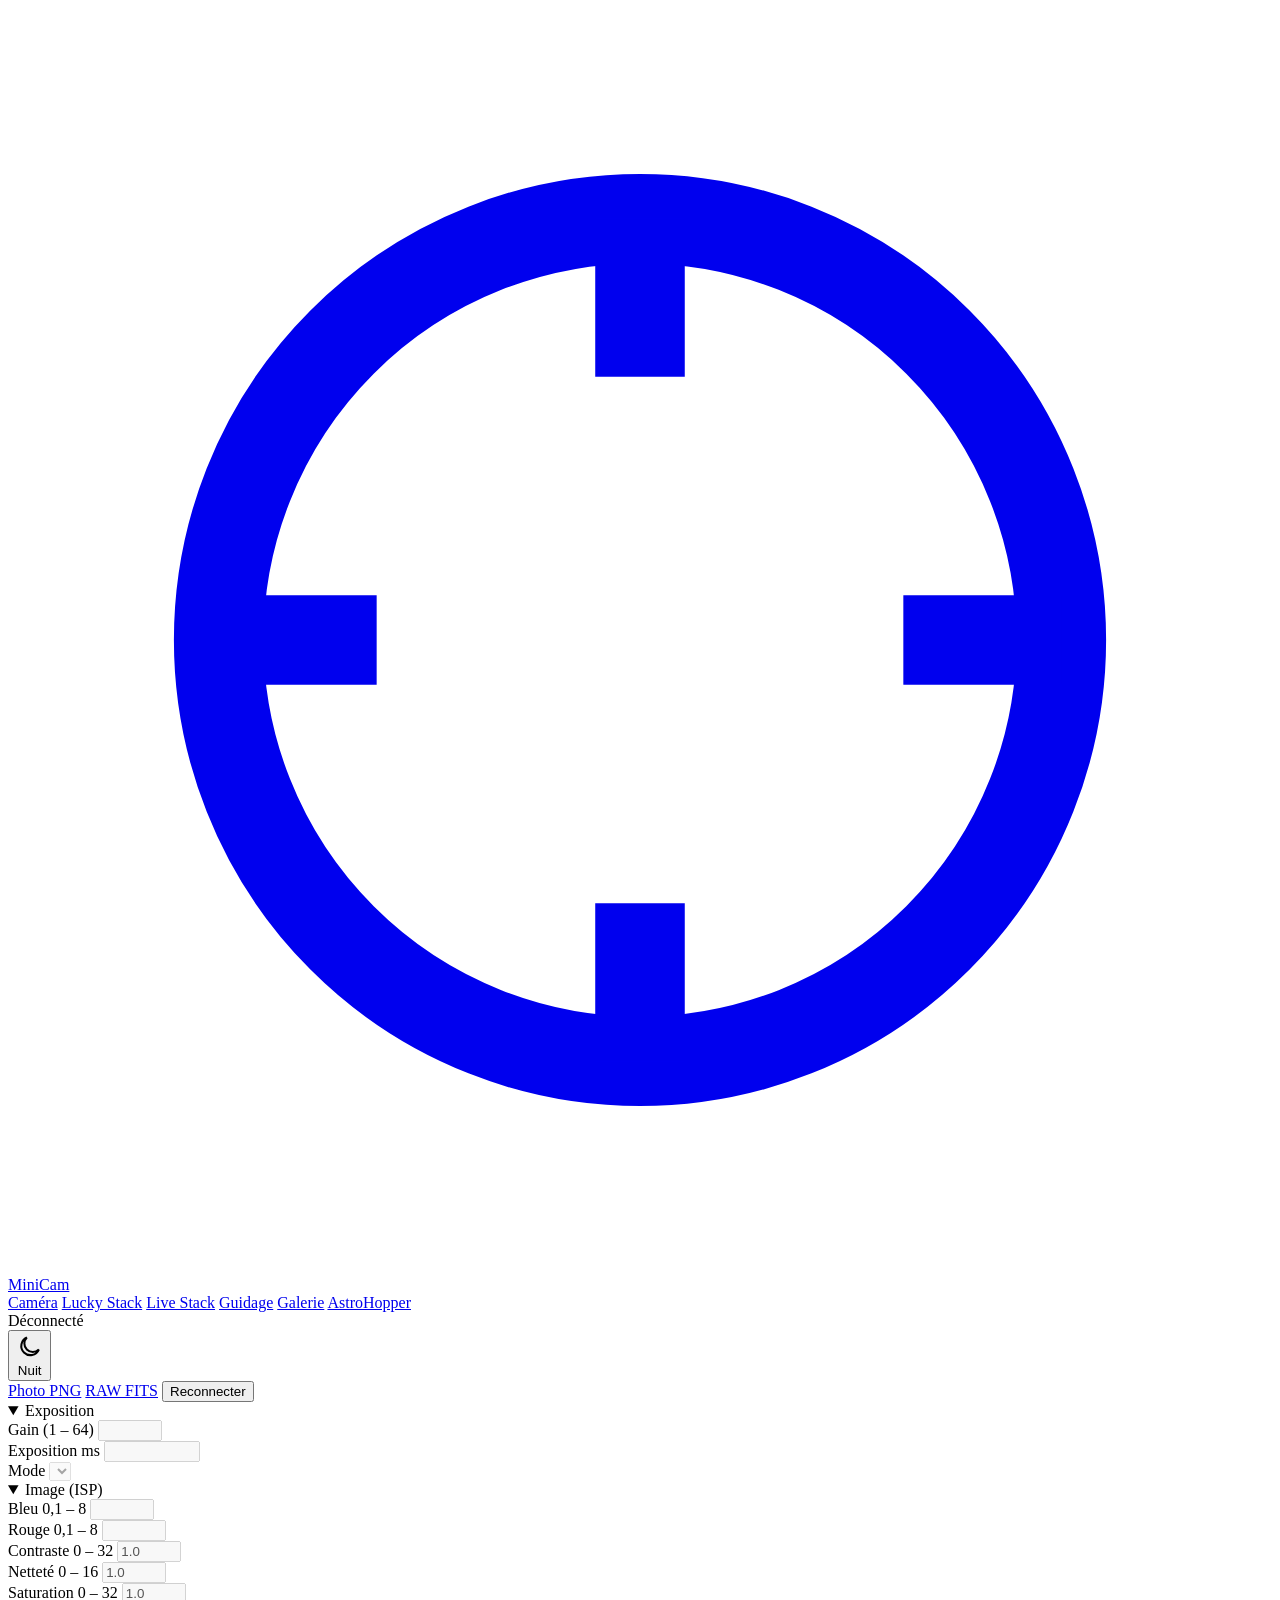
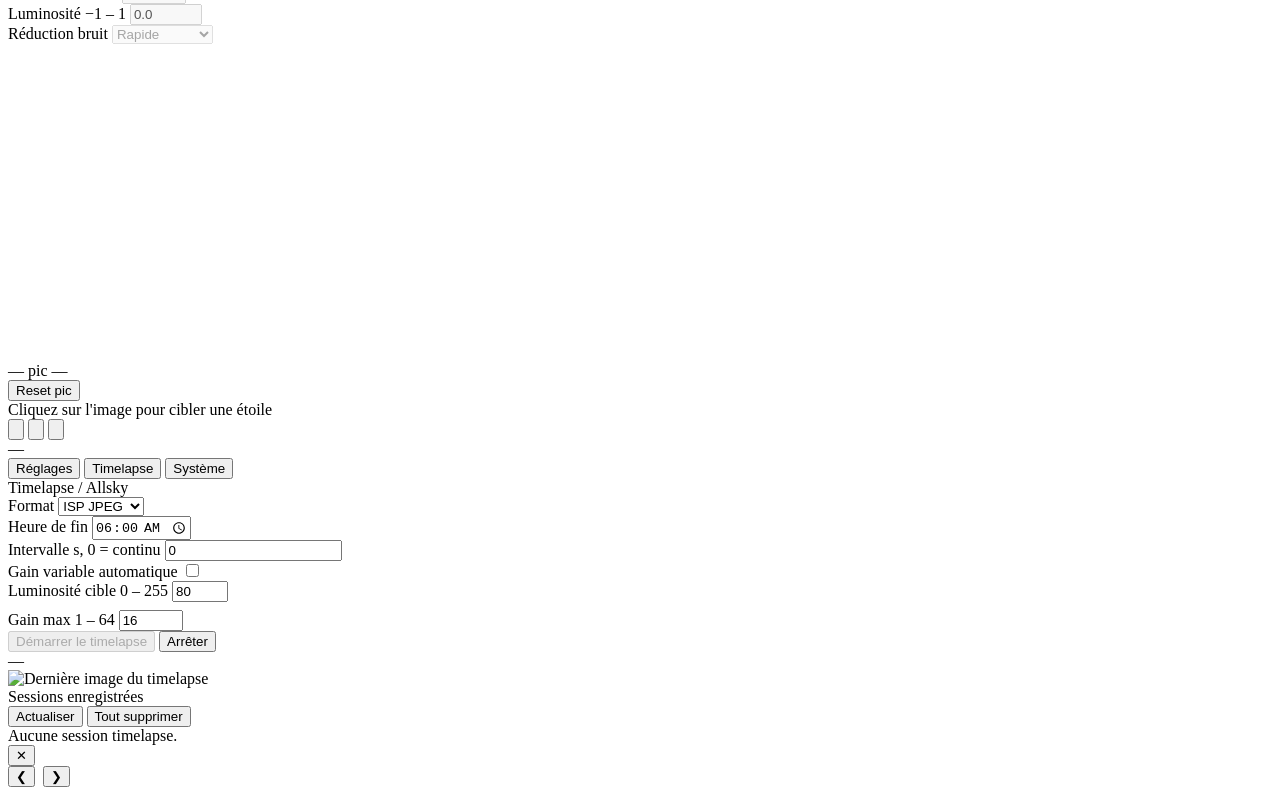
==== commit b380ccb2: "Merge Multicam master: shared desktop/mobile web UI and night mode # Conflicts: #	opt/minicam/web/in" ====
--- a/opt/minicam/web/index.html
+++ b/opt/minicam/web/index.html
@@ -26,6 +26,7 @@
     <a href="/static/live_stack.html">Live Stack</a>
     <a href="/static/guidage.html">Guidage</a>
     <a href="/static/photos_gallery.html">Galerie</a>
+    <a href="/astrohopper/astrohopper.html" target="_blank" title="Navigation au ciel avec l'IMU BNO085 du Pi (nouvel onglet)">AstroHopper</a>
   </nav>
   <span id="ws-status" class="badge disconnected">Déconnecté</span>
   <div class="spacer"></div>
